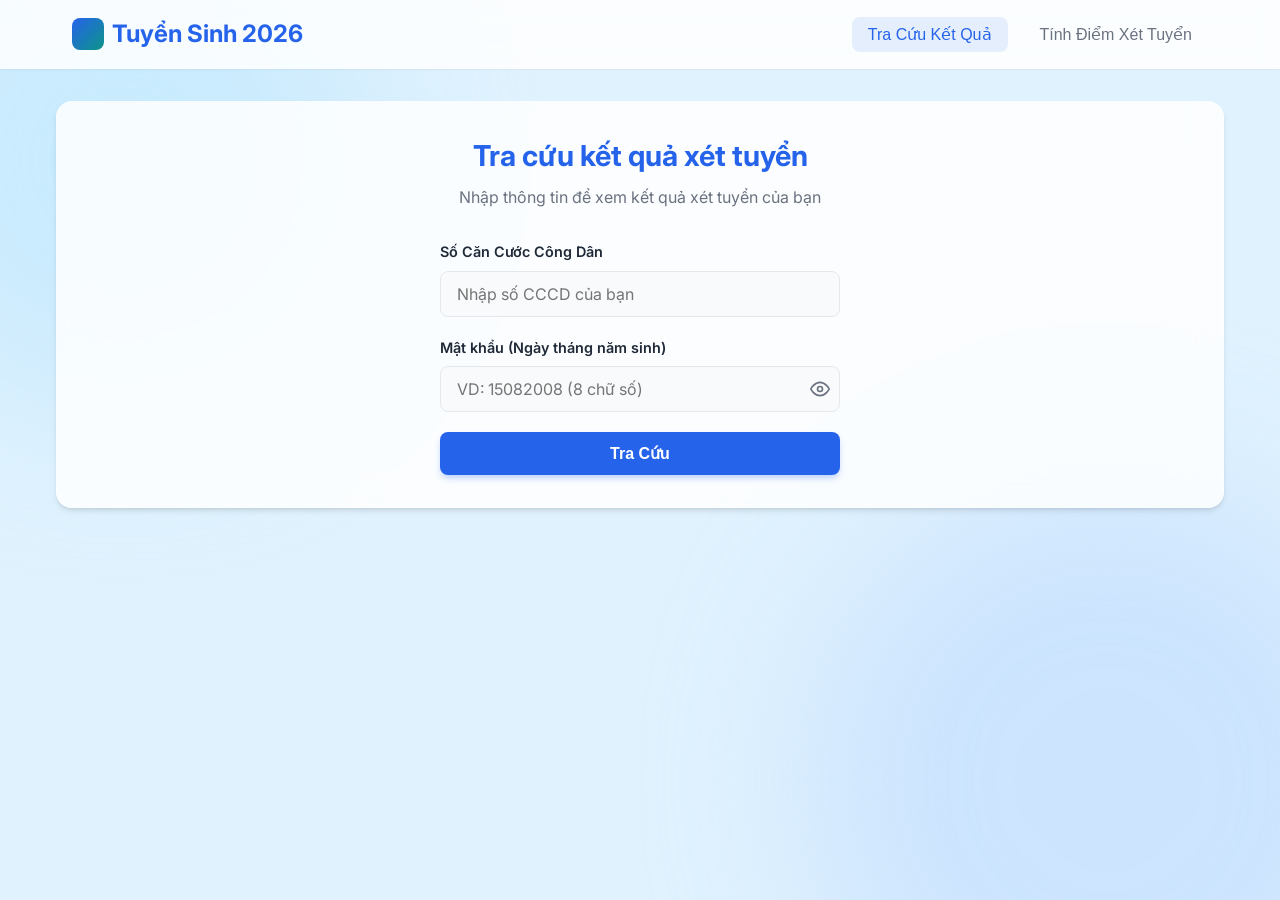
==== src/main/webappv2/index.html @ a4c783bb "add thi sinh" ====
<!DOCTYPE html>
<html lang="vi">
<head>
    <meta charset="UTF-8">
    <meta name="viewport" content="width=device-width, initial-scale=1.0">
    <title>Cổng Thông Tin Tuyển Sinh - Tra Cứu & Tính Điểm</title>
    <meta name="description" content="Tra cứu kết quả xét tuyển và tham khảo cách tính điểm xét tuyển đại học.">
    <link href="https://fonts.googleapis.com/css2?family=Inter:wght@300;400;500;600;700&display=swap" rel="stylesheet">
    <link rel="stylesheet" href="styles.css">
</head>
<body>
    <div class="background-blobs">
        <div class="blob blob-1"></div>
        <div class="blob blob-2"></div>
    </div>

    <nav class="navbar">
        <div class="nav-container">
            <div class="logo">
                <div class="logo-icon"></div>
                <span>Tuyển Sinh 2026</span>
            </div>
            <div class="nav-links">
                <button class="nav-btn active" data-target="tab-tracuu">Tra Cứu Kết Quả</button>
                <button class="nav-btn" data-target="tab-tinhdiem">Tính Điểm Xét Tuyển</button>
            </div>
        </div>
    </nav>

    <main class="main-content">
        <!-- TAB TRA CỨU -->
        <section id="tab-tracuu" class="tab-pane active">
            <div class="card glass-card">
                <div class="card-header">
                    <h2>Tra cứu kết quả xét tuyển</h2>
                    <p>Nhập thông tin để xem kết quả xét tuyển của bạn</p>
                </div>
                
                <!-- Login Form -->
                <form id="tracuu-form" class="tracuu-form">
                    <div class="form-group">
                        <label for="cccd">Số Căn Cước Công Dân</label>
                        <input type="text" id="cccd" placeholder="Nhập số CCCD của bạn" required>
                    </div>
                    <div class="form-group">
                        <label for="password">Mật khẩu (Ngày tháng năm sinh)</label>
                        <div style="position: relative;">
                            <input type="password" id="password" placeholder="VD: 15082008 (8 chữ số)" required pattern="[0-9]{8}" title="Vui lòng nhập 8 chữ số tương ứng ngày, tháng, năm sinh" style="width: 100%; padding-right: 40px;">
                            <button type="button" id="togglePassword" style="position: absolute; right: 10px; top: 50%; transform: translateY(-50%); background: none; border: none; cursor: pointer; color: #6b7280; padding: 0; display: flex;">
                                <svg id="eye-icon" xmlns="http://www.w3.org/2000/svg" width="20" height="20" viewBox="0 0 24 24" fill="none" stroke="currentColor" stroke-width="2" stroke-linecap="round" stroke-linejoin="round"><path d="M1 12s4-8 11-8 11 8 11 8-4 8-11 8-11-8-11-8z"></path><circle cx="12" cy="12" r="3"></circle></svg>
                            </button>
                        </div>
                    </div>
                    <button type="submit" class="btn btn-primary btn-block">Tra Cứu</button>
                </form>

                <!-- Loading State -->
                <div id="tracuu-loading" class="hidden text-center p-4">
                    <div class="spinner"></div>
                    <p>Đang tìm kiếm dữ liệu...</p>
                </div>

                <!-- Result Area -->
                <div id="tracuu-result" class="result-area hidden" style="margin-top: 2rem;">
                    <!-- Results will be injected here -->
                </div>
            </div>
        </section>

        <!-- TAB TÍNH ĐIỂM -->
        <section id="tab-tinhdiem" class="tab-pane">
            <div class="card glass-card calculator-card">
                <div class="card-header">
                    <h2>Công cụ tham khảo tính điểm xét tuyển</h2>
                    <p>Chọn phương thức để tính điểm</p>
                    
                    <div class="method-selector">
                        <label class="radio-card">
                            <input type="radio" name="calc-method" value="dgnl" checked>
                            <div class="radio-card-content">Phương thức ĐGNL</div>
                        </label>
                        <label class="radio-card">
                            <input type="radio" name="calc-method" value="vsat">
                            <div class="radio-card-content">Phương thức VSAT/THPT</div>
                        </label>
                    </div>
                </div>

                <!-- FORM ĐGNL -->
                <form id="form-dgnl" class="calc-form">
                    <div class="form-title text-red">Điểm thi Đánh giá năng lực cao nhất</div>
                    
                    <div class="form-grid">
                        <div class="form-group">
                            <label>Chọn ngành:</label>
                            <select id="dgnl-nganh" class="select-modern">
                                <option value="">-- Đang tải dữ liệu... --</option>
                            </select>
                        </div>
                        <div class="form-group">
                            <label>Điểm thi (thang 1200):</label>
                            <input type="number" id="dgnl-diemthi" placeholder="Nhập điểm thi" max="1200" min="0" step="1">
                        </div>
                        <div class="form-group">
                            <label>Điểm cộng (<=3.0):</label>
                            <input type="number" id="dgnl-diemcong" value="0" step="0.1" max="3" min="0">
                        </div>
                        <div class="form-group">
                            <label>Khu vực ưu tiên:</label>
                            <select id="dgnl-khuvuc" class="select-modern">
                                <option value="0">Không có</option>
                                <option value="0.25">Khu vực 1 (0.25)</option>
                                <option value="0.5">Khu vực 2 (0.5)</option>
                                <option value="0.75">Khu vực 2NT (0.75)</option>
                                <option value="1.0">Khu vực 3 (1.0)</option>
                            </select>
                        </div>
                        <div class="form-group">
                            <label>Đối tượng ưu tiên:</label>
                            <select id="dgnl-doituong" class="select-modern">
                                <option value="0">Không đối tượng</option>
                                <option value="1.0">Đối tượng 1-4 (1.0)</option>
                                <option value="0.5">Đối tượng 5-7 (0.5)</option>
                            </select>
                        </div>
                    </div>
                    <div class="form-actions">
                        <button type="submit" class="btn btn-primary">Tính điểm</button>
                    </div>
                </form>

                <!-- FORM VSAT -->
                <form id="form-vsat" class="calc-form hidden">
                    <div class="form-title text-red">Điểm thi VSAT (thang điểm 150) / THPT (thang điểm 10)</div>
                    <p class="form-hint">Môn thi không có điểm: nhập 0.</p>
                    
                    <div class="form-grid-3">
                        <div class="col-left">
                            <div class="form-group">
                                <label>Chọn ngành:</label>
                                <select id="vsat-nganh" class="select-modern">
                                    <option value="">-- Đang tải dữ liệu... --</option>
                                </select>
                            </div>
                            <div class="form-group">
                                <label>Điểm cộng (<=3.0):</label>
                                <input type="number" id="vsat-diemcong" value="0" step="0.1" max="3" min="0">
                            </div>
                            <div class="form-group">
                                <label>Khu vực ưu tiên:</label>
                                <select id="vsat-khuvuc" class="select-modern">
                                    <option value="0">Không có</option>
                                    <option value="0.25">Khu vực 1</option>
                                    <option value="0.5">Khu vực 2</option>
                                    <option value="0.75">Khu vực 2NT</option>
                                </select>
                            </div>
                            <div class="form-group">
                                <label>Đối tượng ưu tiên:</label>
                                <select id="vsat-doituong" class="select-modern">
                                    <option value="0">Không đối tượng</option>
                                    <option value="1.0">Đối tượng 1-4</option>
                                    <option value="0.5">Đối tượng 5-7</option>
                                </select>
                            </div>
                        </div>
                        <div class="col-middle">
                            <div class="form-group">
                                <label>Điểm môn Toán:</label>
                                <input type="number" id="vsat-toan" value="0" max="150" min="0" step="0.1">
                            </div>
                            <div class="form-group">
                                <label>Điểm môn Ngữ văn:</label>
                                <input type="number" id="vsat-van" value="0" max="150" min="0" step="0.1">
                            </div>
                            <div class="form-group">
                                <label>Điểm môn Vật lý:</label>
                                <input type="number" id="vsat-ly" value="0" max="150" min="0" step="0.1">
                            </div>
                            <div class="form-group">
                                <label>Điểm môn Hóa học:</label>
                                <input type="number" id="vsat-hoa" value="0" max="150" min="0" step="0.1">
                            </div>
                        </div>
                        <div class="col-right">
                            <div class="form-group">
                                <label>Điểm môn Sinh học:</label>
                                <input type="number" id="vsat-sinh" value="0" max="150" min="0" step="0.1">
                            </div>
                            <div class="form-group">
                                <label>Điểm môn Lịch sử:</label>
                                <input type="number" id="vsat-su" value="0" max="150" min="0" step="0.1">
                            </div>
                            <div class="form-group">
                                <label>Điểm môn Địa lý:</label>
                                <input type="number" id="vsat-dia" value="0" max="150" min="0" step="0.1">
                            </div>
                            <div class="form-group">
                                <label>Điểm môn Tiếng Anh:</label>
                                <input type="number" id="vsat-anh" value="0" max="150" min="0" step="0.1">
                            </div>
                        </div>
                    </div>
                    <div class="form-actions center">
                        <button type="submit" class="btn btn-primary">Tính điểm</button>
                    </div>
                </form>
            </div>

            <!-- RESULT AREA TÍNH ĐIỂM -->
            <div id="calc-result-area" class="card glass-card calc-result hidden">
                <!-- Result content injected via JS -->
            </div>
        </section>
    </main>

    <script src="app.js"></script>
</body>
</html>
---- src/main/webappv2/styles.css ----
:root {
    --primary: #2563eb;
    --primary-hover: #1d4ed8;
    --secondary: #0d9488;
    --bg-color: #f0fdf4;
    --text-main: #1f2937;
    --text-light: #6b7280;
    --white: #ffffff;
    --red-text: #dc2626;
    --border-color: #e5e7eb;
    --shadow-sm: 0 1px 2px 0 rgb(0 0 0 / 0.05);
    --shadow-md: 0 4px 6px -1px rgb(0 0 0 / 0.1), 0 2px 4px -2px rgb(0 0 0 / 0.1);
    --shadow-lg: 0 10px 15px -3px rgb(0 0 0 / 0.1), 0 4px 6px -4px rgb(0 0 0 / 0.1);
    --radius-md: 0.5rem;
    --radius-lg: 1rem;
    --glass-bg: rgba(255, 255, 255, 0.85);
    --glass-border: rgba(255, 255, 255, 0.2);
}

* {
    margin: 0;
    padding: 0;
    box-sizing: border-box;
}

body {
    font-family: 'Inter', sans-serif;
    background-color: #e0f2fe;
    color: var(--text-main);
    line-height: 1.5;
    min-height: 100vh;
    overflow-x: hidden;
    position: relative;
}

/* Background Blobs for Modern Aesthetic */
.background-blobs {
    position: fixed;
    top: 0;
    left: 0;
    width: 100%;
    height: 100%;
    z-index: -1;
    overflow: hidden;
}

.blob {
    position: absolute;
    filter: blur(80px);
    opacity: 0.6;
    border-radius: 50%;
    animation: float 10s infinite ease-in-out alternate;
}

.blob-1 {
    top: -10%;
    left: -10%;
    width: 500px;
    height: 500px;
    background: #bae6fd;
}

.blob-2 {
    bottom: -20%;
    right: -10%;
    width: 600px;
    height: 600px;
    background: #bfdbfe;
    animation-delay: -5s;
}

@keyframes float {
    0% { transform: translate(0, 0) scale(1); }
    100% { transform: translate(50px, 50px) scale(1.1); }
}

/* Navbar */
.navbar {
    background: var(--glass-bg);
    backdrop-filter: blur(12px);
    border-bottom: 1px solid var(--glass-border);
    position: sticky;
    top: 0;
    z-index: 100;
    box-shadow: var(--shadow-sm);
}

.nav-container {
    max-width: 1200px;
    margin: 0 auto;
    padding: 1rem 2rem;
    display: flex;
    justify-content: space-between;
    align-items: center;
}

.logo {
    display: flex;
    align-items: center;
    font-size: 1.5rem;
    font-weight: 700;
    color: var(--primary);
    gap: 0.5rem;
}

.logo-icon {
    width: 32px;
    height: 32px;
    background: linear-gradient(135deg, var(--primary), var(--secondary));
    border-radius: 8px;
}

.nav-links {
    display: flex;
    gap: 1rem;
}

.nav-btn {
    background: transparent;
    border: none;
    padding: 0.5rem 1rem;
    font-size: 1rem;
    font-weight: 500;
    color: var(--text-light);
    cursor: pointer;
    border-radius: var(--radius-md);
    transition: all 0.3s ease;
    position: relative;
}

.nav-btn:hover {
    color: var(--primary);
    background: rgba(37, 99, 235, 0.05);
}

.nav-btn.active {
    color: var(--primary);
    background: rgba(37, 99, 235, 0.1);
}

/* Main Content */
.main-content {
    max-width: 1200px;
    margin: 2rem auto;
    padding: 0 1rem;
}

.tab-pane {
    display: none;
    animation: fadeIn 0.4s ease-out forwards;
}

.tab-pane.active {
    display: block;
}

@keyframes fadeIn {
    from { opacity: 0; transform: translateY(10px); }
    to { opacity: 1; transform: translateY(0); }
}

/* Cards */
.card {
    background: var(--white);
    border-radius: var(--radius-lg);
    box-shadow: var(--shadow-md);
    padding: 2rem;
    margin-bottom: 2rem;
}

.glass-card {
    background: var(--glass-bg);
    backdrop-filter: blur(16px);
    border: 1px solid var(--glass-border);
}

.card-header {
    margin-bottom: 2rem;
    text-align: center;
}

.card-header h2 {
    font-size: 1.8rem;
    color: var(--primary);
    margin-bottom: 0.5rem;
}

.card-header p {
    color: var(--text-light);
}

/* Form Styles */
.tracuu-form {
    max-width: 400px;
    margin: 0 auto;
}

.form-group {
    margin-bottom: 1.25rem;
    display: flex;
    flex-direction: column;
}

.form-group label {
    font-size: 0.9rem;
    font-weight: 600;
    color: var(--text-main);
    margin-bottom: 0.5rem;
}

input[type="text"],
input[type="password"],
input[type="number"],
select.select-modern {
    padding: 0.75rem 1rem;
    border: 1px solid var(--border-color);
    border-radius: var(--radius-md);
    font-size: 1rem;
    font-family: inherit;
    transition: border-color 0.3s, box-shadow 0.3s;
    background: #f9fafb;
}

input:focus, select:focus {
    outline: none;
    border-color: var(--primary);
    box-shadow: 0 0 0 3px rgba(37, 99, 235, 0.1);
    background: var(--white);
}

/* Buttons */
.btn {
    display: inline-block;
    padding: 0.75rem 1.5rem;
    font-size: 1rem;
    font-weight: 600;
    text-align: center;
    border-radius: var(--radius-md);
    border: none;
    cursor: pointer;
    transition: all 0.3s ease;
}

.btn-primary {
    background-color: var(--primary);
    color: var(--white);
    box-shadow: 0 4px 6px -1px rgba(37, 99, 235, 0.3);
}

.btn-primary:hover {
    background-color: var(--primary-hover);
    transform: translateY(-1px);
    box-shadow: 0 6px 8px -1px rgba(37, 99, 235, 0.4);
}

.btn-block {
    width: 100%;
}

/* Calculator Specifics */
.method-selector {
    display: flex;
    justify-content: center;
    gap: 1rem;
    margin-top: 1.5rem;
}

.radio-card input {
    display: none;
}

.radio-card-content {
    padding: 0.75rem 1.5rem;
    border: 2px solid var(--border-color);
    border-radius: var(--radius-md);
    cursor: pointer;
    font-weight: 600;
    color: var(--text-light);
    transition: all 0.3s ease;
}

.radio-card input:checked + .radio-card-content {
    border-color: var(--primary);
    color: var(--primary);
    background-color: rgba(37, 99, 235, 0.05);
}

.calc-form {
    margin-top: 2rem;
    border-top: 1px solid var(--border-color);
    padding-top: 2rem;
}

.form-title {
    font-size: 1.25rem;
    font-weight: 600;
    color: var(--secondary);
    margin-bottom: 1.5rem;
}

.form-title.text-red {
    color: var(--red-text);
}

.form-hint {
    font-size: 0.9rem;
    color: var(--text-light);
    margin-bottom: 1.5rem;
    margin-top: -1rem;
}

.form-grid {
    display: grid;
    grid-template-columns: repeat(auto-fit, minmax(200px, 1fr));
    gap: 1.5rem;
}

.form-grid-3 {
    display: grid;
    grid-template-columns: 1fr 1fr 1fr;
    gap: 2rem;
}

.form-actions {
    margin-top: 2rem;
}

.form-actions.center {
    display: flex;
    justify-content: center;
}

.hidden {
    display: none !important;
}

/* Results Area */
.result-box {
    margin-top: 2rem;
    padding: 1.5rem;
    border-radius: var(--radius-md);
    background: #f8fafc;
    border: 1px solid var(--border-color);
    animation: fadeIn 0.4s ease-out;
}

.result-box.success {
    border-left: 4px solid var(--secondary);
}

.result-box.error {
    border-left: 4px solid var(--red-text);
}

.result-header {
    font-size: 1.25rem;
    font-weight: 600;
    margin-bottom: 1rem;
}

.result-table {
    width: 100%;
    border-collapse: collapse;
    margin-top: 1rem;
    font-size: 0.95rem;
}

.result-table th, .result-table td {
    padding: 0.75rem;
    text-align: left;
    border-bottom: 1px solid var(--border-color);
}

.result-table th {
    background-color: #f1f5f9;
    font-weight: 600;
    color: var(--text-main);
}

.result-table tr:hover {
    background-color: #f8fafc;
}

/* Spinner */
.spinner {
    border: 4px solid rgba(0,0,0,0.1);
    width: 36px;
    height: 36px;
    border-radius: 50%;
    border-left-color: var(--primary);
    animation: spin 1s linear infinite;
    margin: 0 auto 1rem;
}

@keyframes spin {
    0% { transform: rotate(0deg); }
    100% { transform: rotate(360deg); }
}

/* Responsive */
@media (max-width: 768px) {
    .form-grid-3 {
        grid-template-columns: 1fr;
        gap: 1rem;
    }
    
    .nav-container {
        flex-direction: column;
        gap: 1rem;
    }
}
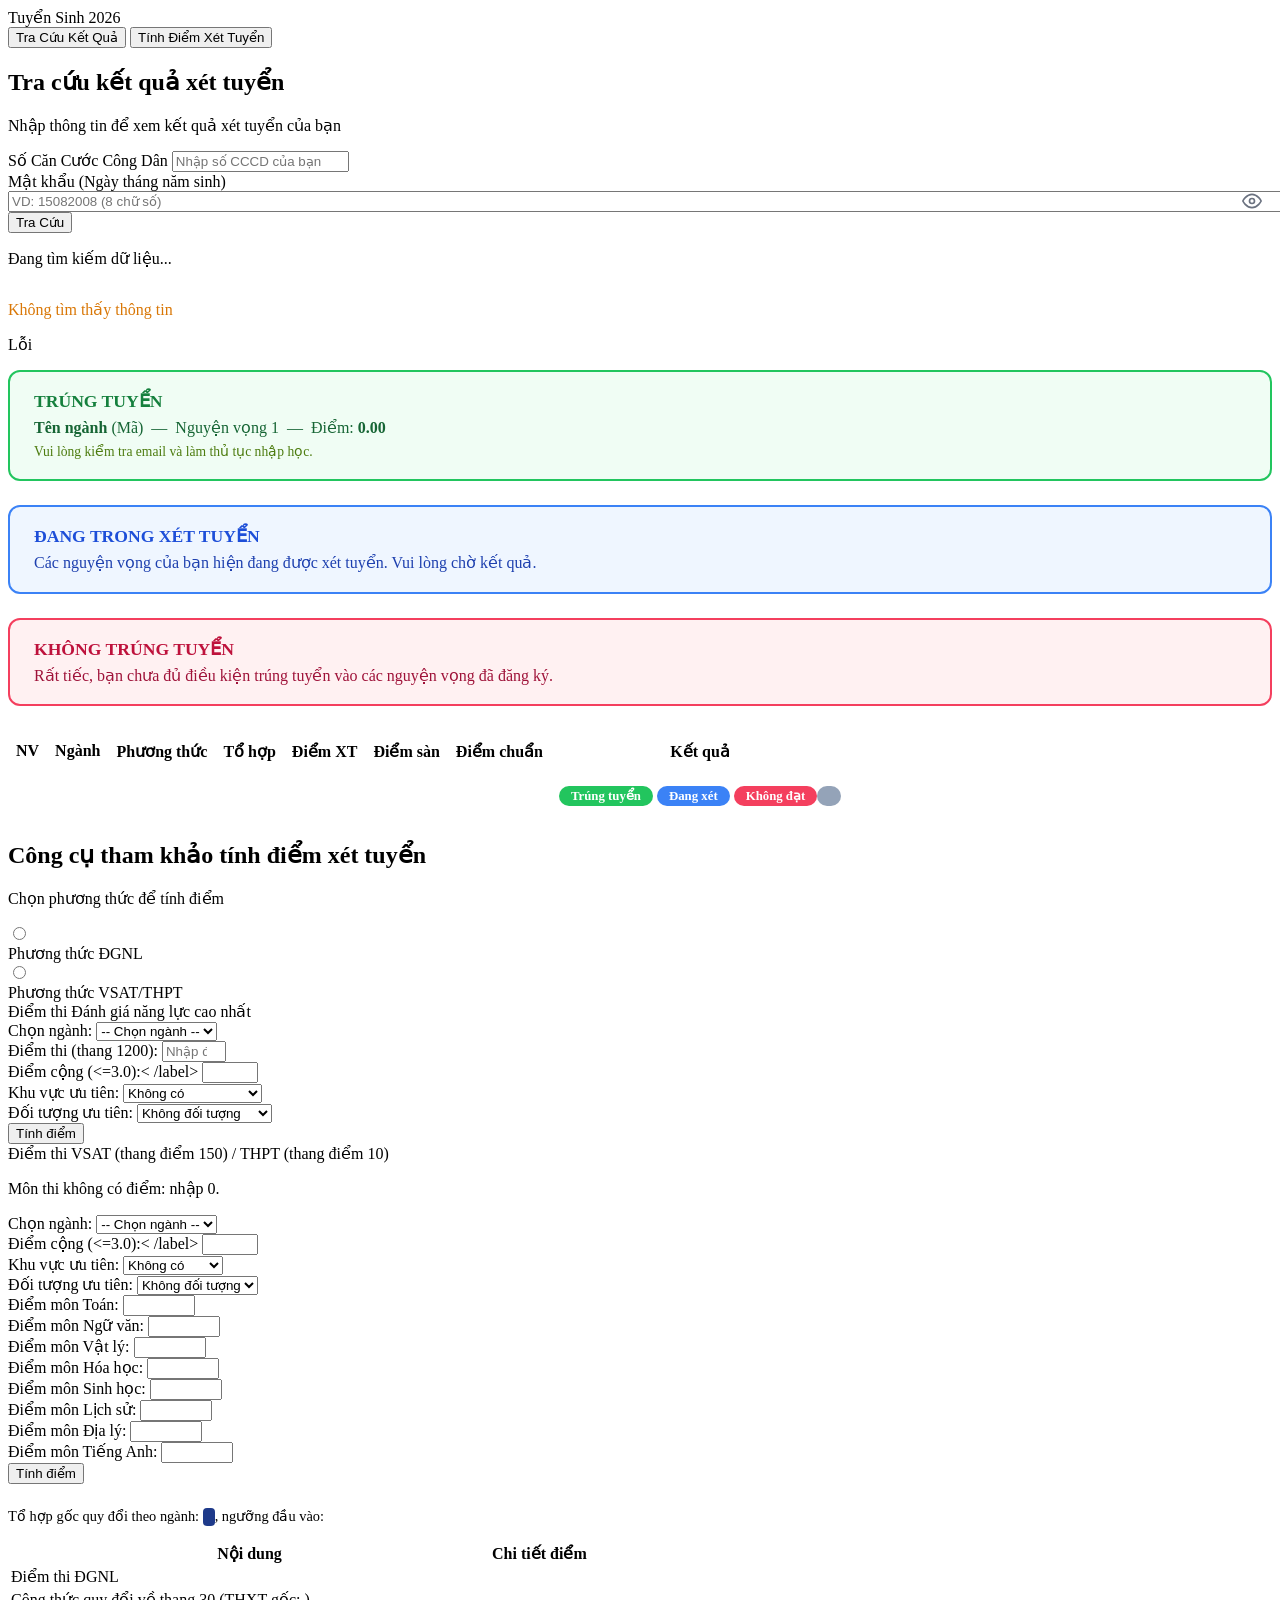
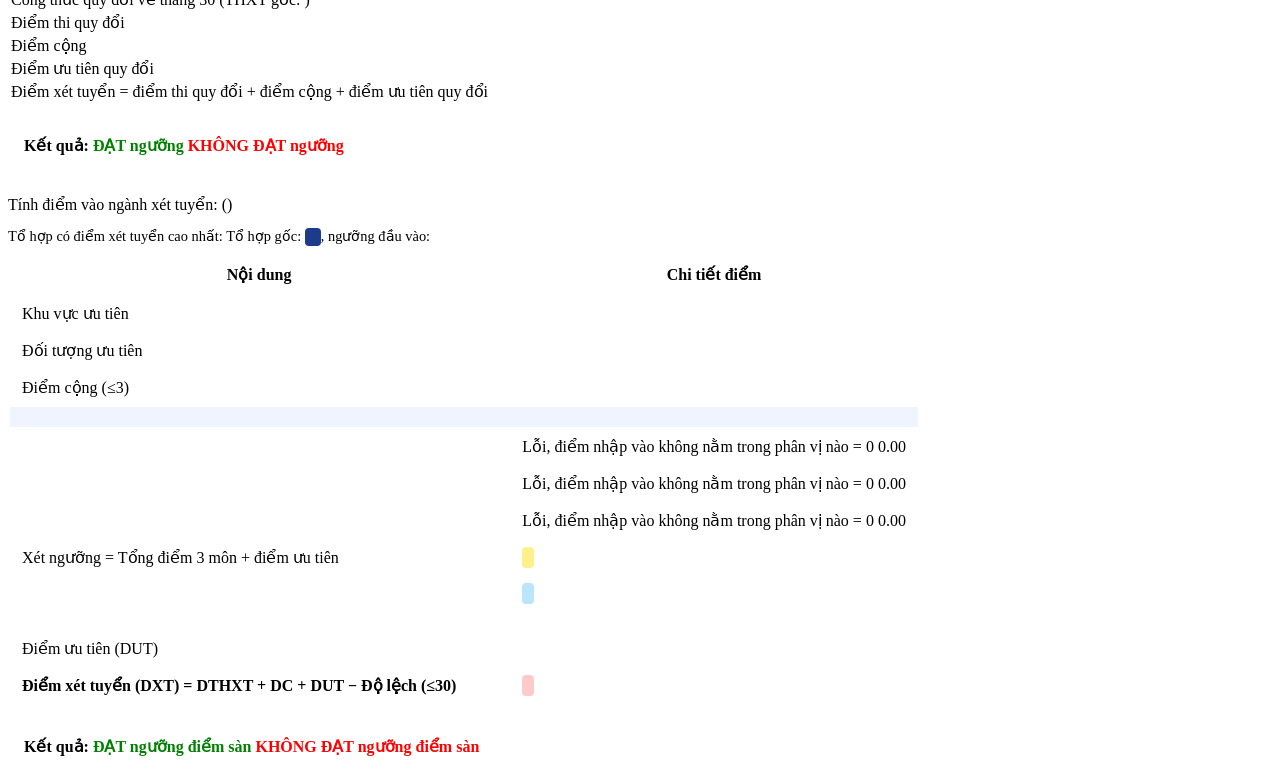
==== commit 1fea2d49: "chỉnh lại mvc sinh viên" ====
--- a/src/main/webappv2/index.html
+++ b/src/main/webappv2/index.html
@@ -1,13 +1,15 @@
 <!DOCTYPE html>
-<html lang="vi">
+<html lang="vi" xmlns:th="http://www.thymeleaf.org">
+
 <head>
     <meta charset="UTF-8">
     <meta name="viewport" content="width=device-width, initial-scale=1.0">
     <title>Cổng Thông Tin Tuyển Sinh - Tra Cứu & Tính Điểm</title>
     <meta name="description" content="Tra cứu kết quả xét tuyển và tham khảo cách tính điểm xét tuyển đại học.">
     <link href="https://fonts.googleapis.com/css2?family=Inter:wght@300;400;500;600;700&display=swap" rel="stylesheet">
-    <link rel="stylesheet" href="styles.css">
+    <link rel="stylesheet" th:href="@{/css/styles.css}">
 </head>
+
 <body>
     <div class="background-blobs">
         <div class="blob blob-1"></div>
@@ -21,33 +23,45 @@
                 <span>Tuyển Sinh 2026</span>
             </div>
             <div class="nav-links">
-                <button class="nav-btn active" data-target="tab-tracuu">Tra Cứu Kết Quả</button>
-                <button class="nav-btn" data-target="tab-tinhdiem">Tính Điểm Xét Tuyển</button>
+                <button th:class="${activeTab == 'tinhdiem' ? 'nav-btn' : 'nav-btn active'}"
+                    data-target="tab-tracuu">Tra Cứu Kết Quả</button>
+                <button th:class="${activeTab == 'tinhdiem' ? 'nav-btn active' : 'nav-btn'}"
+                    data-target="tab-tinhdiem">Tính Điểm Xét Tuyển</button>
             </div>
         </div>
     </nav>
 
     <main class="main-content">
         <!-- TAB TRA CỨU -->
-        <section id="tab-tracuu" class="tab-pane active">
+        <section id="tab-tracuu" th:class="${activeTab == 'tinhdiem' ? 'tab-pane' : 'tab-pane active'}">
             <div class="card glass-card">
                 <div class="card-header">
                     <h2>Tra cứu kết quả xét tuyển</h2>
                     <p>Nhập thông tin để xem kết quả xét tuyển của bạn</p>
                 </div>
-                
+
                 <!-- Login Form -->
-                <form id="tracuu-form" class="tracuu-form">
+                <form id="tracuu-form" class="tracuu-form" th:action="@{/tracuu}" method="post">
                     <div class="form-group">
                         <label for="cccd">Số Căn Cước Công Dân</label>
-                        <input type="text" id="cccd" placeholder="Nhập số CCCD của bạn" required>
+                        <input type="text" id="cccd" name="cccd" placeholder="Nhập số CCCD của bạn" required
+                            th:value="${inputCccd}">
                     </div>
                     <div class="form-group">
                         <label for="password">Mật khẩu (Ngày tháng năm sinh)</label>
                         <div style="position: relative;">
-                            <input type="password" id="password" placeholder="VD: 15082008 (8 chữ số)" required pattern="[0-9]{8}" title="Vui lòng nhập 8 chữ số tương ứng ngày, tháng, năm sinh" style="width: 100%; padding-right: 40px;">
-                            <button type="button" id="togglePassword" style="position: absolute; right: 10px; top: 50%; transform: translateY(-50%); background: none; border: none; cursor: pointer; color: #6b7280; padding: 0; display: flex;">
-                                <svg id="eye-icon" xmlns="http://www.w3.org/2000/svg" width="20" height="20" viewBox="0 0 24 24" fill="none" stroke="currentColor" stroke-width="2" stroke-linecap="round" stroke-linejoin="round"><path d="M1 12s4-8 11-8 11 8 11 8-4 8-11 8-11-8-11-8z"></path><circle cx="12" cy="12" r="3"></circle></svg>
+                            <input type="password" id="password" name="password" placeholder="VD: 15082008 (8 chữ số)"
+                                required pattern="[0-9]{8}"
+                                title="Vui lòng nhập 8 chữ số tương ứng ngày, tháng, năm sinh"
+                                style="width: 100%; padding-right: 40px;" th:value="${inputPassword}">
+                            <button type="button" id="togglePassword"
+                                style="position: absolute; right: 10px; top: 50%; transform: translateY(-50%); background: none; border: none; cursor: pointer; color: #6b7280; padding: 0; display: flex;">
+                                <svg id="eye-icon" xmlns="http://www.w3.org/2000/svg" width="20" height="20"
+                                    viewBox="0 0 24 24" fill="none" stroke="currentColor" stroke-width="2"
+                                    stroke-linecap="round" stroke-linejoin="round">
+                                    <path d="M1 12s4-8 11-8 11 8 11 8-4 8-11 8-11-8-11-8z"></path>
+                                    <circle cx="12" cy="12" r="3"></circle>
+                                </svg>
                             </button>
                         </div>
                     </div>
@@ -61,66 +75,195 @@
                 </div>
 
                 <!-- Result Area -->
-                <div id="tracuu-result" class="result-area hidden" style="margin-top: 2rem;">
-                    <!-- Results will be injected here -->
+                <div id="tracuu-result" class="result-area" style="margin-top: 2rem;" th:if="${result != null}">
+
+                    <!-- Lỗi không tìm thấy -->
+                    <div th:if="${!result.success}">
+                        <div class="result-box error" style="border-left-color: #f59e0b;">
+                            <div class="result-header" style="color: #d97706;">Không tìm thấy thông tin</div>
+                            <p th:text="${result.message}">Lỗi</p>
+                        </div>
+                    </div>
+
+                    <!-- Thành công -->
+                    <div th:if="${result.success}">
+
+                        <!-- Banner Trúng tuyển -->
+                        <div th:if="${result.admitted}"
+                            style="background: #f0fdf4; border: 2px solid #22c55e; border-radius: 12px; padding: 1.2rem 1.5rem; margin-bottom: 1.5rem;">
+                            <div style="font-size: 1.1rem; font-weight: 700; color: #15803d; margin-bottom: 6px;">TRÚNG
+                                TUYỂN</div>
+                            <div style="color: #166534;">
+                                <strong th:text="${result.admittedNV.tenNganh}">Tên ngành</strong>
+                                (<span th:text="${result.admittedNV.maNganh}">Mã</span>)
+                                &nbsp;—&nbsp; Nguyện vọng <span th:text="${result.admittedNV.thuTu}">1</span>
+                                &nbsp;—&nbsp; Điểm: <strong
+                                    th:text="${#numbers.formatDecimal(result.admittedNV.diemXetTuyen, 1, 2)}">0.00</strong>
+                            </div>
+                            <div style="font-size: 0.85rem; color: #4d7c0f; margin-top: 6px;">Vui lòng kiểm tra email và
+                                làm thủ tục nhập học.</div>
+                        </div>
+
+                        <!-- Banner Đang xét -->
+                        <div th:if="${!result.admitted and result.pending}"
+                            style="background: #eff6ff; border: 2px solid #3b82f6; border-radius: 12px; padding: 1.2rem 1.5rem; margin-bottom: 1.5rem;">
+                            <div style="font-size: 1.1rem; font-weight: 700; color: #1d4ed8; margin-bottom: 6px;">ĐANG
+                                TRONG XÉT TUYỂN</div>
+                            <div style="color: #1e40af;">Các nguyện vọng của bạn hiện đang được xét tuyển. Vui lòng chờ
+                                kết quả.</div>
+                        </div>
+
+                        <!-- Banner Rớt -->
+                        <div th:if="${!result.admitted and !result.pending and not #lists.isEmpty(result.nguyenVongs)}"
+                            style="background: #fff1f2; border: 2px solid #f43f5e; border-radius: 12px; padding: 1.2rem 1.5rem; margin-bottom: 1.5rem;">
+                            <div style="font-size: 1.1rem; font-weight: 700; color: #be123c; margin-bottom: 6px;">KHÔNG
+                                TRÚNG TUYỂN</div>
+                            <div style="color: #9f1239;">Rất tiếc, bạn chưa đủ điều kiện trúng tuyển vào các nguyện vọng
+                                đã đăng ký.</div>
+                        </div>
+
+                        <!-- Bảng chi tiết -->
+                        <div th:if="${not #lists.isEmpty(result.nguyenVongs)}"
+                            style="overflow-x:auto; margin-bottom: 1.5rem;">
+                            <table class="result-table"
+                                style="min-width:700px; border-collapse: separate; border-spacing: 0;">
+                                <thead>
+                                    <tr>
+                                        <th style="text-align:center;padding:12px 8px;">NV</th>
+                                        <th style="padding:12px 8px;">Ngành</th>
+                                        <th style="padding:12px 8px;">Phương thức</th>
+                                        <th style="text-align:center;padding:12px 8px;">Tổ hợp</th>
+                                        <th style="text-align:center;padding:12px 8px;">Điểm XT</th>
+                                        <th style="text-align:center;padding:12px 8px;">Điểm sàn</th>
+                                        <th style="text-align:center;padding:12px 8px;">Điểm chuẩn</th>
+                                        <th style="text-align:center;padding:12px 8px;">Kết quả</th>
+                                    </tr>
+                                </thead>
+                                <tbody>
+                                    <tr th:each="nv : ${result.nguyenVongs}">
+                                        <td style="text-align:center;font-weight:700;padding:12px 8px;"
+                                            th:text="${nv.thuTu}"></td>
+                                        <td style="padding:12px 8px;">
+                                            <strong th:text="${nv.tenNganh}"></strong><br>
+                                            <span style="font-size:0.8rem;color:#64748b;margin-top:2px;display:block;"
+                                                th:text="${nv.maNganh}"></span>
+                                        </td>
+                                        <td style="padding:12px 8px;" th:text="${nv.phuongThuc}"></td>
+                                        <td style="text-align:center;padding:12px 8px;" th:text="${nv.toHop}"></td>
+                                        <td style="text-align:center;font-weight:700;color:#1e3a8a;padding:12px 8px;"
+                                            th:text="${nv.diemXetTuyen != null ? #numbers.formatDecimal(nv.diemXetTuyen, 1, 2) : '—'}">
+                                        </td>
+                                        <td style="text-align:center;padding:12px 8px;"
+                                            th:text="${nv.diemSan != null ? #numbers.formatDecimal(nv.diemSan, 1, 2) : '—'}">
+                                        </td>
+                                        <td style="text-align:center;padding:12px 8px;"
+                                            th:text="${nv.diemChuan != null ? #numbers.formatDecimal(nv.diemChuan, 1, 2) : '—'}">
+                                        </td>
+                                        <td style="text-align:center;padding:12px 8px;">
+                                            <span
+                                                th:if="${nv.ketQua != null and (nv.ketQua == 'yes' or nv.ketQua == 'Đậu' or nv.ketQua == 'Trúng tuyển')}"
+                                                style="background:#22c55e;color:#fff;padding:3px 12px;border-radius:999px;font-size:0.8rem;font-weight:600;">Trúng
+                                                tuyển</span>
+                                            <span th:if="${nv.ketQua == null or nv.ketQua == ''}"
+                                                style="background:#3b82f6;color:#fff;padding:3px 12px;border-radius:999px;font-size:0.8rem;font-weight:600;">Đang
+                                                xét</span>
+                                            <span
+                                                th:if="${nv.ketQua != null and (nv.ketQua == 'duoisan' or nv.ketQua == 'rớt' or nv.ketQua == 'không trúng')}"
+                                                style="background:#f43f5e;color:#fff;padding:3px 12px;border-radius:999px;font-size:0.8rem;font-weight:600;">Không
+                                                đạt</span>
+                                            <span
+                                                th:if="${nv.ketQua != null and nv.ketQua != 'yes' and nv.ketQua != 'Đậu' and nv.ketQua != 'Trúng tuyển' and nv.ketQua != 'duoisan' and nv.ketQua != 'rớt' and nv.ketQua != 'không trúng' and nv.ketQua != ''}"
+                                                th:text="${nv.ketQua}"
+                                                style="background:#94a3b8;color:#fff;padding:3px 12px;border-radius:999px;font-size:0.8rem;"></span>
+                                        </td>
+                                    </tr>
+                                </tbody>
+                            </table>
+                        </div>
+                    </div>
                 </div>
             </div>
         </section>
 
         <!-- TAB TÍNH ĐIỂM -->
-        <section id="tab-tinhdiem" class="tab-pane">
+        <section id="tab-tinhdiem" th:class="${activeTab == 'tinhdiem' ? 'tab-pane active' : 'tab-pane'}">
             <div class="card glass-card calculator-card">
                 <div class="card-header">
                     <h2>Công cụ tham khảo tính điểm xét tuyển</h2>
                     <p>Chọn phương thức để tính điểm</p>
-                    
+
                     <div class="method-selector">
                         <label class="radio-card">
-                            <input type="radio" name="calc-method" value="dgnl" checked>
+                            <input type="radio" name="calc-method" value="dgnl"
+                                th:checked="${activeCalcMethod != 'vsat'}">
                             <div class="radio-card-content">Phương thức ĐGNL</div>
                         </label>
                         <label class="radio-card">
-                            <input type="radio" name="calc-method" value="vsat">
+                            <input type="radio" name="calc-method" value="vsat"
+                                th:checked="${activeCalcMethod == 'vsat'}">
                             <div class="radio-card-content">Phương thức VSAT/THPT</div>
                         </label>
                     </div>
                 </div>
 
                 <!-- FORM ĐGNL -->
-                <form id="form-dgnl" class="calc-form">
+                <form id="form-dgnl" th:class="${activeCalcMethod == 'vsat' ? 'calc-form hidden' : 'calc-form'}"
+                    th:action="@{/dgnl}" method="post">
                     <div class="form-title text-red">Điểm thi Đánh giá năng lực cao nhất</div>
-                    
+
                     <div class="form-grid">
                         <div class="form-group">
                             <label>Chọn ngành:</label>
-                            <select id="dgnl-nganh" class="select-modern">
-                                <option value="">-- Đang tải dữ liệu... --</option>
+                            <select id="dgnl-nganh" name="maNganh" class="select-modern">
+                                <option value="">-- Chọn ngành --</option>
+                                <option th:each="n : ${nganhList}" th:value="${n.manganh}" th:text="${n.tennganh}"
+                                    th:selected="${dgnlInput != null and n.manganh == dgnlInput.maNganh}"></option>
                             </select>
                         </div>
                         <div class="form-group">
                             <label>Điểm thi (thang 1200):</label>
-                            <input type="number" id="dgnl-diemthi" placeholder="Nhập điểm thi" max="1200" min="0" step="1">
+                            <input type="number" id="dgnl-diemthi" name="diemThi"
+                                th:value="${dgnlInput != null ? dgnlInput.diemThi : ''}" placeholder="Nhập điểm thi"
+                                max="1200" min="0" step="1">
                         </div>
                         <div class="form-group">
-                            <label>Điểm cộng (<=3.0):</label>
-                            <input type="number" id="dgnl-diemcong" value="0" step="0.1" max="3" min="0">
+                            <label>Điểm cộng (<=3.0):< /label>
+                                    <input type="number" id="dgnl-diemcong" name="diemCong"
+                                        th:value="${dgnlInput != null and dgnlInput.diemCong != null ? dgnlInput.diemCong : 0}"
+                                        step="0.1" max="3" min="0">
                         </div>
                         <div class="form-group">
                             <label>Khu vực ưu tiên:</label>
-                            <select id="dgnl-khuvuc" class="select-modern">
-                                <option value="0">Không có</option>
-                                <option value="0.25">Khu vực 1 (0.25)</option>
-                                <option value="0.5">Khu vực 2 (0.5)</option>
-                                <option value="0.75">Khu vực 2NT (0.75)</option>
-                                <option value="1.0">Khu vực 3 (1.0)</option>
+                            <select id="dgnl-khuvuc" name="khuVuc" class="select-modern">
+                                <option value="0"
+                                    th:selected="${dgnlInput == null or dgnlInput.khuVuc == null or dgnlInput.khuVuc == 0}">
+                                    Không có</option>
+                                <option value="0.25"
+                                    th:selected="${dgnlInput != null and dgnlInput.khuVuc != null and dgnlInput.khuVuc == 0.25}">
+                                    Khu vực 1 (0.25)</option>
+                                <option value="0.5"
+                                    th:selected="${dgnlInput != null and dgnlInput.khuVuc != null and dgnlInput.khuVuc == 0.5}">
+                                    Khu vực 2 (0.5)</option>
+                                <option value="0.75"
+                                    th:selected="${dgnlInput != null and dgnlInput.khuVuc != null and dgnlInput.khuVuc == 0.75}">
+                                    Khu vực 2NT (0.75)</option>
+                                <option value="1.0"
+                                    th:selected="${dgnlInput != null and dgnlInput.khuVuc != null and dgnlInput.khuVuc == 1.0}">
+                                    Khu vực 3 (1.0)</option>
                             </select>
                         </div>
                         <div class="form-group">
                             <label>Đối tượng ưu tiên:</label>
-                            <select id="dgnl-doituong" class="select-modern">
-                                <option value="0">Không đối tượng</option>
-                                <option value="1.0">Đối tượng 1-4 (1.0)</option>
-                                <option value="0.5">Đối tượng 5-7 (0.5)</option>
+                            <select id="dgnl-doituong" name="doiTuong" class="select-modern">
+                                <option value="0"
+                                    th:selected="${dgnlInput == null or dgnlInput.doiTuong == null or dgnlInput.doiTuong == 0}">
+                                    Không đối tượng</option>
+                                <option value="1.0"
+                                    th:selected="${dgnlInput != null and dgnlInput.doiTuong != null and dgnlInput.doiTuong == 1.0}">
+                                    Đối tượng 1-4 (1.0)</option>
+                                <option value="0.5"
+                                    th:selected="${dgnlInput != null and dgnlInput.doiTuong != null and dgnlInput.doiTuong == 0.5}">
+                                    Đối tượng 5-7 (0.5)</option>
                             </select>
                         </div>
                     </div>
@@ -130,74 +273,109 @@
                 </form>
 
                 <!-- FORM VSAT -->
-                <form id="form-vsat" class="calc-form hidden">
+                <form id="form-vsat" th:class="${activeCalcMethod == 'vsat' ? 'calc-form' : 'calc-form hidden'}"
+                    th:action="@{/vsat}" method="post">
                     <div class="form-title text-red">Điểm thi VSAT (thang điểm 150) / THPT (thang điểm 10)</div>
                     <p class="form-hint">Môn thi không có điểm: nhập 0.</p>
-                    
+
                     <div class="form-grid-3">
                         <div class="col-left">
                             <div class="form-group">
                                 <label>Chọn ngành:</label>
-                                <select id="vsat-nganh" class="select-modern">
-                                    <option value="">-- Đang tải dữ liệu... --</option>
+                                <select id="vsat-nganh" name="maNganh" class="select-modern">
+                                    <option value="">-- Chọn ngành --</option>
+                                    <option th:each="n : ${nganhList}" th:value="${n.manganh}" th:text="${n.tennganh}"
+                                        th:selected="${vsatInput != null and n.manganh == vsatInput.maNganh}"></option>
                                 </select>
                             </div>
                             <div class="form-group">
-                                <label>Điểm cộng (<=3.0):</label>
-                                <input type="number" id="vsat-diemcong" value="0" step="0.1" max="3" min="0">
+                                <label>Điểm cộng (<=3.0):< /label>
+                                        <input type="number" id="vsat-diemcong" name="diemCong"
+                                            th:value="${vsatInput != null and vsatInput.diemCong != null ? vsatInput.diemCong : 0}"
+                                            step="0.1" max="3" min="0">
                             </div>
                             <div class="form-group">
                                 <label>Khu vực ưu tiên:</label>
-                                <select id="vsat-khuvuc" class="select-modern">
-                                    <option value="0">Không có</option>
-                                    <option value="0.25">Khu vực 1</option>
-                                    <option value="0.5">Khu vực 2</option>
-                                    <option value="0.75">Khu vực 2NT</option>
+                                <select id="vsat-khuvuc" name="khuVuc" class="select-modern">
+                                    <option value="0"
+                                        th:selected="${vsatInput == null or vsatInput.khuVuc == null or vsatInput.khuVuc == 0}">
+                                        Không có</option>
+                                    <option value="0.25"
+                                        th:selected="${vsatInput != null and vsatInput.khuVuc != null and vsatInput.khuVuc == 0.25}">
+                                        Khu vực 1</option>
+                                    <option value="0.5"
+                                        th:selected="${vsatInput != null and vsatInput.khuVuc != null and vsatInput.khuVuc == 0.5}">
+                                        Khu vực 2</option>
+                                    <option value="0.75"
+                                        th:selected="${vsatInput != null and vsatInput.khuVuc != null and vsatInput.khuVuc == 0.75}">
+                                        Khu vực 2NT</option>
                                 </select>
                             </div>
                             <div class="form-group">
                                 <label>Đối tượng ưu tiên:</label>
-                                <select id="vsat-doituong" class="select-modern">
-                                    <option value="0">Không đối tượng</option>
-                                    <option value="1.0">Đối tượng 1-4</option>
-                                    <option value="0.5">Đối tượng 5-7</option>
+                                <select id="vsat-doituong" name="doiTuong" class="select-modern">
+                                    <option value="0"
+                                        th:selected="${vsatInput == null or vsatInput.doiTuong == null or vsatInput.doiTuong == 0}">
+                                        Không đối tượng</option>
+                                    <option value="1.0"
+                                        th:selected="${vsatInput != null and vsatInput.doiTuong != null and vsatInput.doiTuong == 1.0}">
+                                        Đối tượng 1-4</option>
+                                    <option value="0.5"
+                                        th:selected="${vsatInput != null and vsatInput.doiTuong != null and vsatInput.doiTuong == 0.5}">
+                                        Đối tượng 5-7</option>
                                 </select>
                             </div>
                         </div>
                         <div class="col-middle">
                             <div class="form-group">
                                 <label>Điểm môn Toán:</label>
-                                <input type="number" id="vsat-toan" value="0" max="150" min="0" step="0.1">
+                                <input type="number" id="vsat-toan" name="toan"
+                                    th:value="${vsatInput != null and vsatInput.toan != null ? vsatInput.toan : 0}"
+                                    max="150" min="0" step="0.1">
                             </div>
                             <div class="form-group">
                                 <label>Điểm môn Ngữ văn:</label>
-                                <input type="number" id="vsat-van" value="0" max="150" min="0" step="0.1">
+                                <input type="number" id="vsat-van" name="van"
+                                    th:value="${vsatInput != null and vsatInput.van != null ? vsatInput.van : 0}"
+                                    max="150" min="0" step="0.1">
                             </div>
                             <div class="form-group">
                                 <label>Điểm môn Vật lý:</label>
-                                <input type="number" id="vsat-ly" value="0" max="150" min="0" step="0.1">
+                                <input type="number" id="vsat-ly" name="ly"
+                                    th:value="${vsatInput != null and vsatInput.ly != null ? vsatInput.ly : 0}"
+                                    max="150" min="0" step="0.1">
                             </div>
                             <div class="form-group">
                                 <label>Điểm môn Hóa học:</label>
-                                <input type="number" id="vsat-hoa" value="0" max="150" min="0" step="0.1">
+                                <input type="number" id="vsat-hoa" name="hoa"
+                                    th:value="${vsatInput != null and vsatInput.hoa != null ? vsatInput.hoa : 0}"
+                                    max="150" min="0" step="0.1">
                             </div>
                         </div>
                         <div class="col-right">
                             <div class="form-group">
                                 <label>Điểm môn Sinh học:</label>
-                                <input type="number" id="vsat-sinh" value="0" max="150" min="0" step="0.1">
+                                <input type="number" id="vsat-sinh" name="sinh"
+                                    th:value="${vsatInput != null and vsatInput.sinh != null ? vsatInput.sinh : 0}"
+                                    max="150" min="0" step="0.1">
                             </div>
                             <div class="form-group">
                                 <label>Điểm môn Lịch sử:</label>
-                                <input type="number" id="vsat-su" value="0" max="150" min="0" step="0.1">
+                                <input type="number" id="vsat-su" name="su"
+                                    th:value="${vsatInput != null and vsatInput.su != null ? vsatInput.su : 0}"
+                                    max="150" min="0" step="0.1">
                             </div>
                             <div class="form-group">
                                 <label>Điểm môn Địa lý:</label>
-                                <input type="number" id="vsat-dia" value="0" max="150" min="0" step="0.1">
+                                <input type="number" id="vsat-dia" name="dia"
+                                    th:value="${vsatInput != null and vsatInput.dia != null ? vsatInput.dia : 0}"
+                                    max="150" min="0" step="0.1">
                             </div>
                             <div class="form-group">
                                 <label>Điểm môn Tiếng Anh:</label>
-                                <input type="number" id="vsat-anh" value="0" max="150" min="0" step="0.1">
+                                <input type="number" id="vsat-anh" name="anh"
+                                    th:value="${vsatInput != null and vsatInput.anh != null ? vsatInput.anh : 0}"
+                                    max="150" min="0" step="0.1">
                             </div>
                         </div>
                     </div>
@@ -207,13 +385,198 @@
                 </form>
             </div>
 
-            <!-- RESULT AREA TÍNH ĐIỂM -->
-            <div id="calc-result-area" class="card glass-card calc-result hidden">
-                <!-- Result content injected via JS -->
+            <!-- KẾT QUẢ ĐGNL (Thymeleaf SSR) -->
+            <div th:if="${dgnlResult != null and dgnlResult.success}" id="result-dgnl"
+                class="card glass-card calc-result" th:classappend="${activeCalcMethod == 'vsat' ? 'hidden' : ''}"
+                style="margin-top:1.5rem;">
+                <div class="result-header text-red"
+                    th:text="'Tính quy đổi điểm xét tuyển ĐGNL: ' + ${dgnlResult.tenNganh}"></div>
+                <p style="font-size:0.9rem;margin-bottom:1rem;">
+                    Tổ hợp gốc quy đổi theo ngành: <span
+                        style="background:#1e3a8a;color:white;padding:2px 6px;border-radius:4px;font-size:0.8rem;"
+                        th:text="${dgnlResult.toHop}"></span>,
+                    ngưỡng đầu vào: <span th:text="${dgnlResult.diemNguong}"></span>
+                </p>
+                <div style="overflow-x:auto;">
+                    <table class="result-table">
+                        <thead>
+                            <tr>
+                                <th>Nội dung</th>
+                                <th>Chi tiết điểm</th>
+                            </tr>
+                        </thead>
+                        <tbody>
+                            <tr>
+                                <td>Điểm thi ĐGNL</td>
+                                <td
+                                    th:text="${#numbers.formatDecimal(dgnlResult.diemThi != null ? dgnlResult.diemThi : 0.0, 1, 2)}">
+                                </td>
+                            </tr>
+                            <tr>
+                                <td>Công thức quy đổi về thang 30 (THXT gốc: <span
+                                        th:text="${dgnlResult.toHop}"></span>)</td>
+                                <td>
+                                    <span th:if="${dgnlResult.diema != null}"
+                                        th:text="|${#numbers.formatDecimal(dgnlResult.diemc ?: 0.0, 1, 2)} + ( ${#numbers.formatDecimal(dgnlResult.diemThi ?: 0.0, 1, 2)} - ${#numbers.formatDecimal(dgnlResult.diema ?: 0.0, 1, 2)} ) / ( ${#numbers.formatDecimal(dgnlResult.diemb ?: 0.0, 1, 2)} - ${#numbers.formatDecimal(dgnlResult.diema ?: 0.0, 1, 2)} ) * ( ${#numbers.formatDecimal(dgnlResult.diemd ?: dgnlResult.diemc ?: 0.0, 1, 2)} - ${#numbers.formatDecimal(dgnlResult.diemc ?: 0.0, 1, 2)} )|"></span>
+                                    <span th:if="${dgnlResult.diema == null}"
+                                        th:text="${#numbers.formatDecimal(dgnlResult.diemQuyDoi ?: 0.0, 1, 2)}"></span>
+                                </td>
+                            </tr>
+                            <tr>
+                                <td>Điểm thi quy đổi</td>
+                                <td
+                                    th:text="${#numbers.formatDecimal(dgnlResult.diemQuyDoi != null ? dgnlResult.diemQuyDoi : 0.0, 1, 2)}">
+                                </td>
+                            </tr>
+                            <tr>
+                                <td>Điểm cộng</td>
+                                <td th:text="${#numbers.formatDecimal(dgnlResult.diemCong, 1, 2)}"></td>
+                            </tr>
+                            <tr>
+                                <td>Điểm ưu tiên quy đổi</td>
+                                <td th:text="${#numbers.formatDecimal(dgnlResult.diemUuTien, 1, 2)}"></td>
+                            </tr>
+                            <tr>
+                                <td>Điểm xét tuyển = điểm thi quy đổi + điểm cộng + điểm ưu tiên quy đổi</td>
+                                <td th:text="${#numbers.formatDecimal(dgnlResult.diemXetTuyen, 1, 2)}"></td>
+                            </tr>
+                        </tbody>
+                    </table>
+                </div>
+                <div style="margin-top:1rem;padding:1rem;border-radius:0.5rem;"
+                    th:styleappend="${dgnlResult.isDat ? 'background:#f0fdf4;border:1px solid #bbf7d0;' : 'background:#fff1f2;border:1px solid #fecdd3;'}">
+                    <strong>Kết quả:</strong>
+                    <span th:if="${dgnlResult.isDat}" style="color:green;font-weight:700;">ĐẠT ngưỡng</span>
+                    <span th:if="${!dgnlResult.isDat}" style="color:red;font-weight:700;">KHÔNG ĐẠT ngưỡng</span>
+                </div>
+            </div>
+
+            <!-- KẾT QUẢ VSAT (Thymeleaf SSR) -->
+            <div th:if="${vsatResult != null and vsatResult.success}" id="result-vsat"
+                class="card glass-card calc-result" th:classappend="${activeCalcMethod != 'vsat' ? 'hidden' : ''}"
+                style="margin-top:1.5rem;">
+                <div class="result-header text-red">Tính điểm vào ngành xét tuyển: <strong
+                        th:text="${vsatResult.tenNganh}"></strong> (<span th:text="${vsatResult.maNganh}"></span>)</div>
+                <p style="font-size:0.9rem;margin-bottom:0.5rem;">
+                    Tổ hợp có điểm xét tuyển cao nhất: <span class="text-red"><strong
+                            th:text="${vsatResult.toHop + ', ' + #numbers.formatDecimal(vsatResult.diemXetTuyen, 1, 2) + ' điểm.'}"></strong></span>
+                    Tổ hợp gốc: <span
+                        style="background:#1e3a8a;color:white;padding:2px 8px;border-radius:4px;font-size:0.8rem;font-weight:600;"
+                        th:text="${vsatResult.tohopGoc}"></span>,
+                    ngưỡng đầu vào: <strong
+                        th:text="${vsatResult.diemNguong != null ? vsatResult.diemNguong : '—'}"></strong>
+                </p>
+                <div style="overflow-x:auto;">
+                    <table class="result-table" style="min-width:680px;">
+                        <thead>
+                            <tr>
+                                <th style="width:55%;padding:10px 12px;">Nội dung</th>
+                                <th style="padding:10px 12px;">Chi tiết điểm</th>
+                            </tr>
+                        </thead>
+                        <tbody>
+                            <tr>
+                                <td style="padding:8px 12px;" th:text="${'Khu vực ưu tiên: ' + vsatResult.khuVucName}">Khu vực ưu tiên</td>
+                                <td style="padding:8px 12px;" th:text="${#numbers.formatDecimal(vsatResult.khuVucValue ?: 0.0, 1, 2)}"></td>
+                            </tr>
+                            <tr>
+                                <td style="padding:8px 12px;" th:text="${'Đối tượng ưu tiên: ' + vsatResult.doiTuongName}">Đối tượng ưu tiên</td>
+                                <td style="padding:8px 12px;" th:text="${#numbers.formatDecimal(vsatResult.doiTuongValue ?: 0.0, 1, 2)}"></td>
+                            </tr>
+                            <tr>
+                                <td style="padding:8px 12px;">Điểm cộng (≤3)</td>
+                                <td style="padding:8px 12px;"
+                                    th:text="${#numbers.formatDecimal(vsatResult.diemCong, 1, 2)}"></td>
+                            </tr>
+                            <th:block th:each="th, iter : ${vsatResult.toHopDetails}">
+                                <tr style="background:#f0f4ff;">
+                                    <td colspan="2" style="padding:10px 12px;font-weight:700;font-size:0.95rem;"
+                                        th:text="${(iter.index+1) + ') Tổ hợp: ' + th['maTohop'] + ' &mdash; ' + (th['mon1Name'] != null ? th['mon1Name'] : th['mon1']) + ', ' + (th['mon2Name'] != null ? th['mon2Name'] : th['mon2']) + ', ' + (th['mon3Name'] != null ? th['mon3Name'] : th['mon3'])}">
+                                    </td>
+                                </tr>
+                                <tr>
+                                    <td style="padding:8px 12px;"
+                                        th:text="${'Điểm môn ' + th['mon1'] + ':' + th['m1Val']}"></td>
+                                    <td style="padding:8px 12px;">
+                                        <span th:if="${th['m1Error']}" class="text-red">Lỗi, điểm nhập vào không nằm trong phân vị nào = 0</span>
+                                        <span th:if="${!th['m1Error'] and th['m1Val'] <= 0}">0.00</span>
+                                        <span th:if="${!th['m1Error'] and th['m1Val'] > 0 and th['m1Diema'] != null}"
+                                            th:text="${#numbers.formatDecimal(th['m1Diemc'] ?: 0.0, 1, 2) + ' + ( ' + #numbers.formatDecimal(th['m1Val'] ?: 0.0, 1, 2) + ' - ' + #numbers.formatDecimal(th['m1Diema'] ?: 0.0, 1, 2) + ' ) / ( ' + #numbers.formatDecimal(th['m1Diemb'] ?: 0.0, 1, 2) + ' - ' + #numbers.formatDecimal(th['m1Diema'] ?: 0.0, 1, 2) + ' ) * ( ' + #numbers.formatDecimal(th['m1Diemd'] ?: 0.0, 1, 2) + ' - ' + #numbers.formatDecimal(th['m1Diemc'] ?: 0.0, 1, 2) + ' ) = ' + #numbers.formatDecimal(th['m1Conv'] ?: 0.0, 1, 2)}"></span>
+                                        <span th:if="${!th['m1Error'] and th['m1Val'] > 0 and th['m1Diema'] == null}"
+                                            th:text="${#numbers.formatDecimal(th['m1Conv'] ?: 0.0, 1, 2)}"></span>
+                                    </td>
+                                </tr>
+                                <tr>
+                                    <td style="padding:8px 12px;"
+                                        th:text="${'Điểm môn ' + th['mon2'] + ':' + th['m2Val']}"></td>
+                                    <td style="padding:8px 12px;">
+                                        <span th:if="${th['m2Error']}" class="text-red">Lỗi, điểm nhập vào không nằm trong phân vị nào = 0</span>
+                                        <span th:if="${!th['m2Error'] and th['m2Val'] <= 0}">0.00</span>
+                                        <span th:if="${!th['m2Error'] and th['m2Val'] > 0 and th['m2Diema'] != null}"
+                                            th:text="${#numbers.formatDecimal(th['m2Diemc'] ?: 0.0, 1, 2) + ' + ( ' + #numbers.formatDecimal(th['m2Val'] ?: 0.0, 1, 2) + ' - ' + #numbers.formatDecimal(th['m2Diema'] ?: 0.0, 1, 2) + ' ) / ( ' + #numbers.formatDecimal(th['m2Diemb'] ?: 0.0, 1, 2) + ' - ' + #numbers.formatDecimal(th['m2Diema'] ?: 0.0, 1, 2) + ' ) * ( ' + #numbers.formatDecimal(th['m2Diemd'] ?: 0.0, 1, 2) + ' - ' + #numbers.formatDecimal(th['m2Diemc'] ?: 0.0, 1, 2) + ' ) = ' + #numbers.formatDecimal(th['m2Conv'] ?: 0.0, 1, 2)}"></span>
+                                        <span th:if="${!th['m2Error'] and th['m2Val'] > 0 and th['m2Diema'] == null}"
+                                            th:text="${#numbers.formatDecimal(th['m2Conv'] ?: 0.0, 1, 2)}"></span>
+                                    </td>
+                                </tr>
+                                <tr>
+                                    <td style="padding:8px 12px;"
+                                        th:text="${'Điểm môn ' + th['mon3'] + ':' + th['m3Val']}"></td>
+                                    <td style="padding:8px 12px;">
+                                        <span th:if="${th['m3Error']}" class="text-red">Lỗi, điểm nhập vào không nằm trong phân vị nào = 0</span>
+                                        <span th:if="${!th['m3Error'] and th['m3Val'] <= 0}">0.00</span>
+                                        <span th:if="${!th['m3Error'] and th['m3Val'] > 0 and th['m3Diema'] != null}"
+                                            th:text="${#numbers.formatDecimal(th['m3Diemc'] ?: 0.0, 1, 2) + ' + ( ' + #numbers.formatDecimal(th['m3Val'] ?: 0.0, 1, 2) + ' - ' + #numbers.formatDecimal(th['m3Diema'] ?: 0.0, 1, 2) + ' ) / ( ' + #numbers.formatDecimal(th['m3Diemb'] ?: 0.0, 1, 2) + ' - ' + #numbers.formatDecimal(th['m3Diema'] ?: 0.0, 1, 2) + ' ) * ( ' + #numbers.formatDecimal(th['m3Diemd'] ?: 0.0, 1, 2) + ' - ' + #numbers.formatDecimal(th['m3Diemc'] ?: 0.0, 1, 2) + ' ) = ' + #numbers.formatDecimal(th['m3Conv'] ?: 0.0, 1, 2)}"></span>
+                                        <span th:if="${!th['m3Error'] and th['m3Val'] > 0 and th['m3Diema'] == null}"
+                                            th:text="${#numbers.formatDecimal(th['m3Conv'] ?: 0.0, 1, 2)}"></span>
+                                    </td>
+                                </tr>
+                                <tr>
+                                    <td style="padding:8px 12px;">Xét ngưỡng = Tổng điểm 3 môn + điểm ưu tiên</td>
+                                    <td style="padding:8px 12px;">
+                                        <span th:text="${'(' + #numbers.formatDecimal(th['m1Conv'] ?: 0.0, 1, 2) + ' + ' + #numbers.formatDecimal(th['m2Conv'] ?: 0.0, 1, 2) + ' + ' + #numbers.formatDecimal(th['m3Conv'] ?: 0.0, 1, 2) + ' + ' + #numbers.formatDecimal(vsatResult.khuVucValue ?: 0.0, 1, 1) + ' + ' + #numbers.formatDecimal(vsatResult.doiTuongValue ?: 0.0, 1, 1) + ') = '}"></span>
+                                        <span style="background:#fef08a;padding:2px 6px;border-radius:4px;font-weight:700;" th:text="${#numbers.formatDecimal(th['xetNguong'], 1, 2)}"></span>
+                                    </td>
+                                </tr>
+                                <tr>
+                                    <td style="padding:8px 12px;" th:text="${'Điểm tổ hợp xét tuyển (DTHXT) = (' + th['mon1'] + ' * ' + th['hs1'] + ' + ' + th['mon2'] + ' * ' + th['hs2'] + ' + ' + th['mon3'] + ' * ' + th['hs3'] + ') / ' + (th['hs1'] + th['hs2'] + th['hs3']) + ' * 3'}"></td>
+                                    <td style="padding:8px 12px;">
+                                        <span th:text="${'(' + #numbers.formatDecimal(th['m1Conv'] ?: 0.0, 1, 2) + ' * ' + th['hs1'] + ' + ' + #numbers.formatDecimal(th['m2Conv'] ?: 0.0, 1, 2) + ' * ' + th['hs2'] + ' + ' + #numbers.formatDecimal(th['m3Conv'] ?: 0.0, 1, 2) + ' * ' + th['hs3'] + ') / ' + (th['hs1'] + th['hs2'] + th['hs3']) + ' * 3 = '}"></span>
+                                        <span style="background:#bae6fd;padding:2px 6px;border-radius:4px;font-weight:700;"
+                                            th:text="${#numbers.formatDecimal(th['dthxt'], 1, 3)}"></span>
+                                    </td>
+                                </tr>
+                                <tr>
+                                    <td style="padding:8px 12px;" th:text="${'Độ lệch với TH Gốc (' + vsatResult.tohopGoc + ')'}"></td>
+                                    <td style="padding:8px 12px;" th:text="${th['dolech']}"></td>
+                                </tr>
+                                <tr>
+                                    <td style="padding:8px 12px;">Điểm ưu tiên (DUT)</td>
+                                    <td style="padding:8px 12px;" th:text="${#numbers.formatDecimal(th['dut'], 1, 2)}"></td>
+                                </tr>
+                                <tr>
+                                    <td style="padding:8px 12px;font-weight:600;">Điểm xét tuyển (DXT) = DTHXT + DC + DUT − Độ lệch (≤30)</td>
+                                    <td style="padding:8px 12px;">
+                                        <span th:text="${#numbers.formatDecimal(th['dthxt'], 1, 3) + ' + ' + #numbers.formatDecimal(th['dc'] ?: 0.0, 1, 1) + ' + ' + #numbers.formatDecimal(th['dut'] ?: 0.0, 1, 1) + ' -(' + th['dolech'] + ') => '}"></span>
+                                        <span style="background:#fecaca;color:#b91c1c;padding:2px 6px;border-radius:4px;font-weight:700;"
+                                            th:text="${#numbers.formatDecimal(th['diemXetTuyen'], 1, 2)}"></span>
+                                    </td>
+                                </tr>
+                            </th:block>
+                        </tbody>
+                    </table>
+                </div>
+                <div style="margin-top:1rem;padding:1rem;border-radius:0.5rem;"
+                    th:styleappend="${vsatResult.isDat ? 'background:#f0fdf4;border:1px solid #bbf7d0;' : 'background:#fff1f2;border:1px solid #fecdd3;'}">
+                    <strong>Kết quả:</strong>
+                    <span th:if="${vsatResult.isDat}" style="color:green;font-weight:700;">ĐẠT ngưỡng điểm sàn</span>
+                    <span th:if="${!vsatResult.isDat}" style="color:red;font-weight:700;">KHÔNG ĐẠT ngưỡng điểm
+                        sàn</span>
+                </div>
             </div>
         </section>
     </main>
 
-    <script src="app.js"></script>
+    <script th:src="@{/js/app.js?v=2}"></script>
 </body>
-</html>
+
+</html>
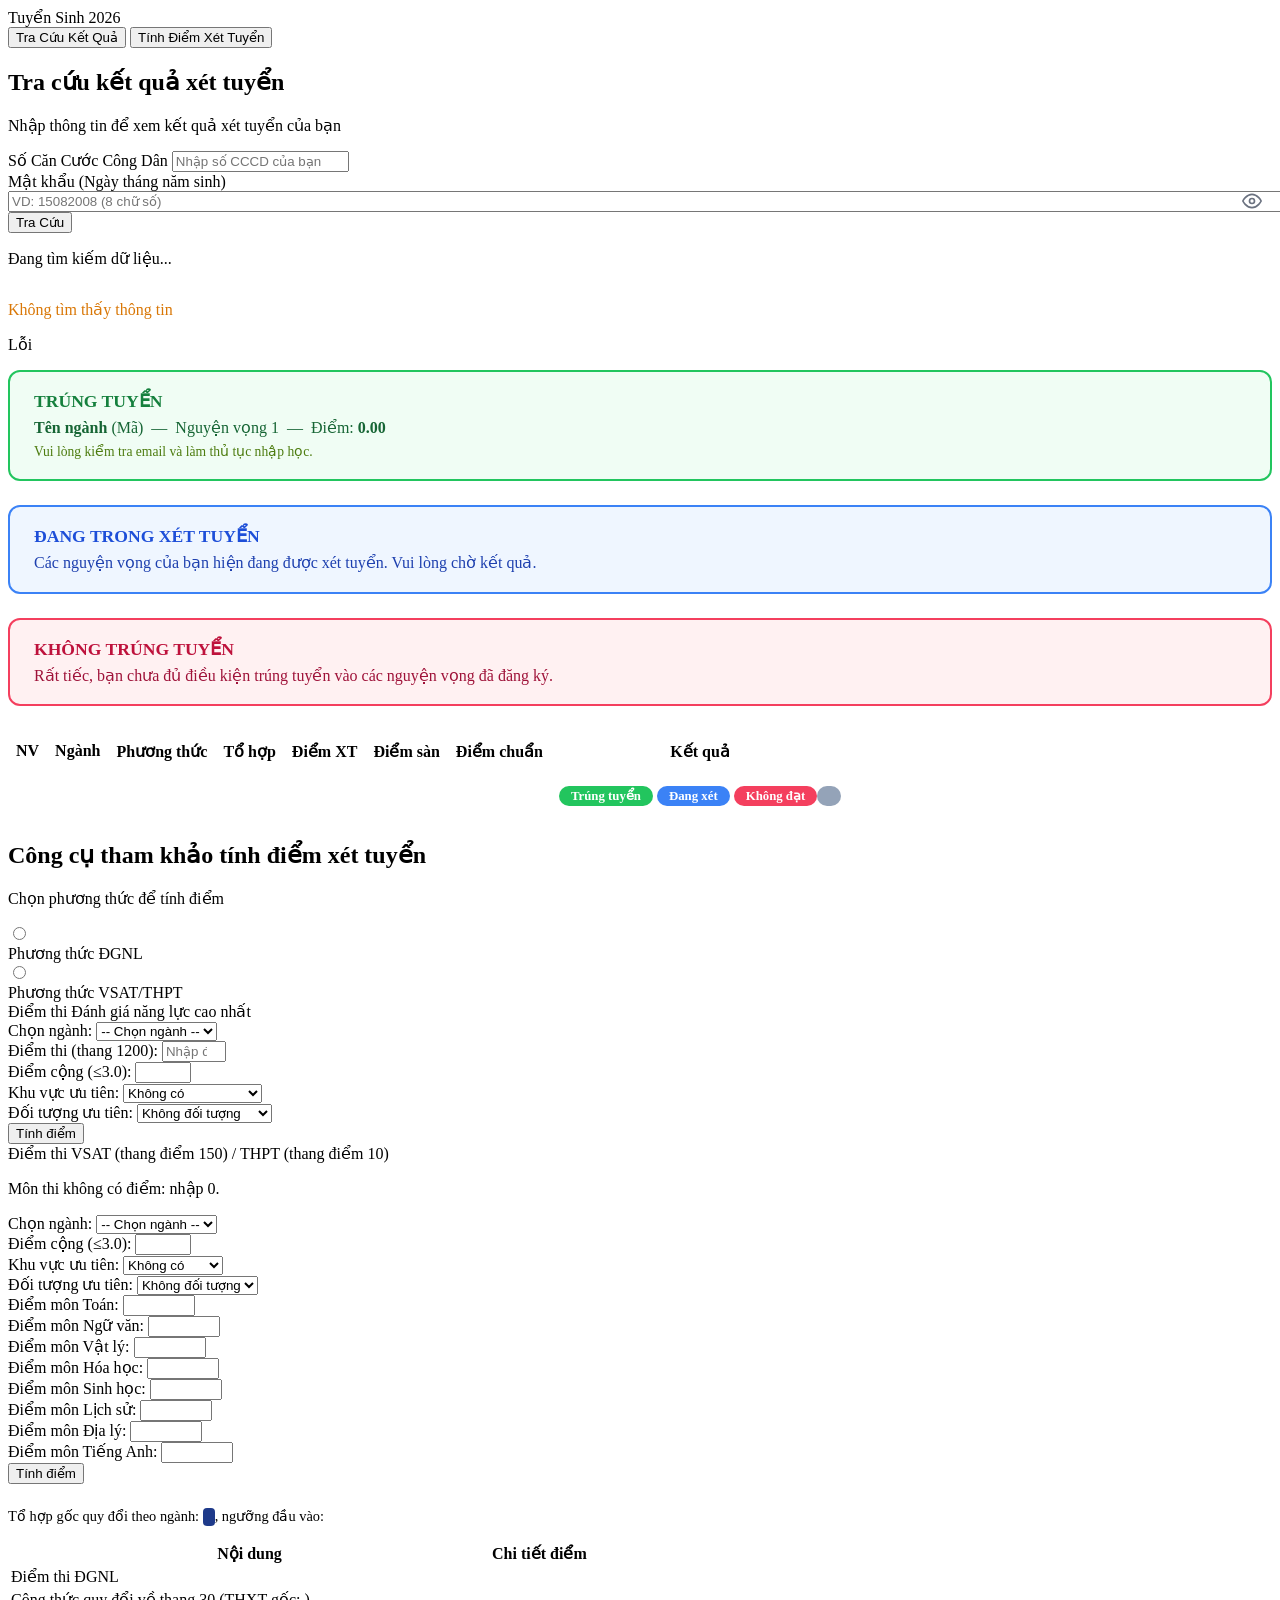
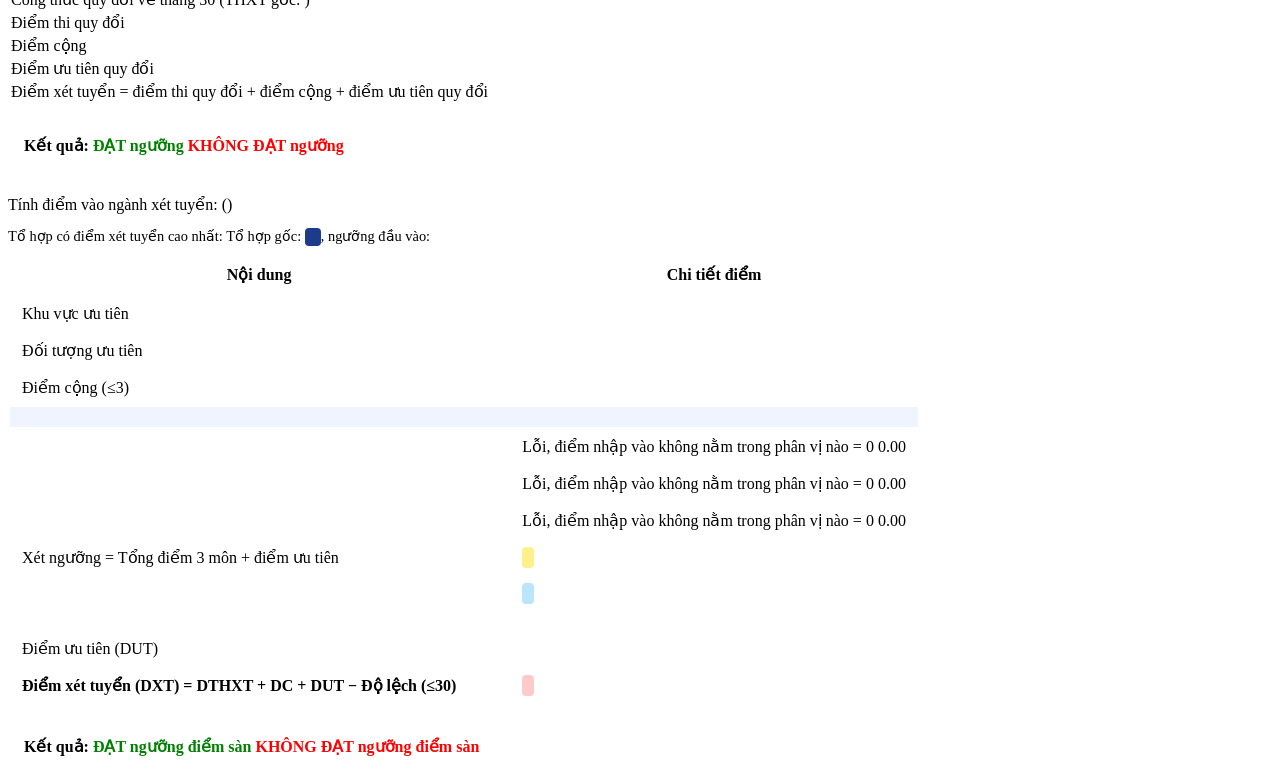
==== commit 5547c67c: "fix linh tinh" ====
--- a/src/main/webappv2/index.html
+++ b/src/main/webappv2/index.html
@@ -227,7 +227,7 @@
                                 max="1200" min="0" step="1">
                         </div>
                         <div class="form-group">
-                            <label>Điểm cộng (<=3.0):< /label>
+                            <label>Điểm cộng (≤3.0):</label>
                                     <input type="number" id="dgnl-diemcong" name="diemCong"
                                         th:value="${dgnlInput != null and dgnlInput.diemCong != null ? dgnlInput.diemCong : 0}"
                                         step="0.1" max="3" min="0">
@@ -289,7 +289,7 @@
                                 </select>
                             </div>
                             <div class="form-group">
-                                <label>Điểm cộng (<=3.0):< /label>
+                                <label>Điểm cộng (≤3.0):</label>
                                         <input type="number" id="vsat-diemcong" name="diemCong"
                                             th:value="${vsatInput != null and vsatInput.diemCong != null ? vsatInput.diemCong : 0}"
                                             step="0.1" max="3" min="0">
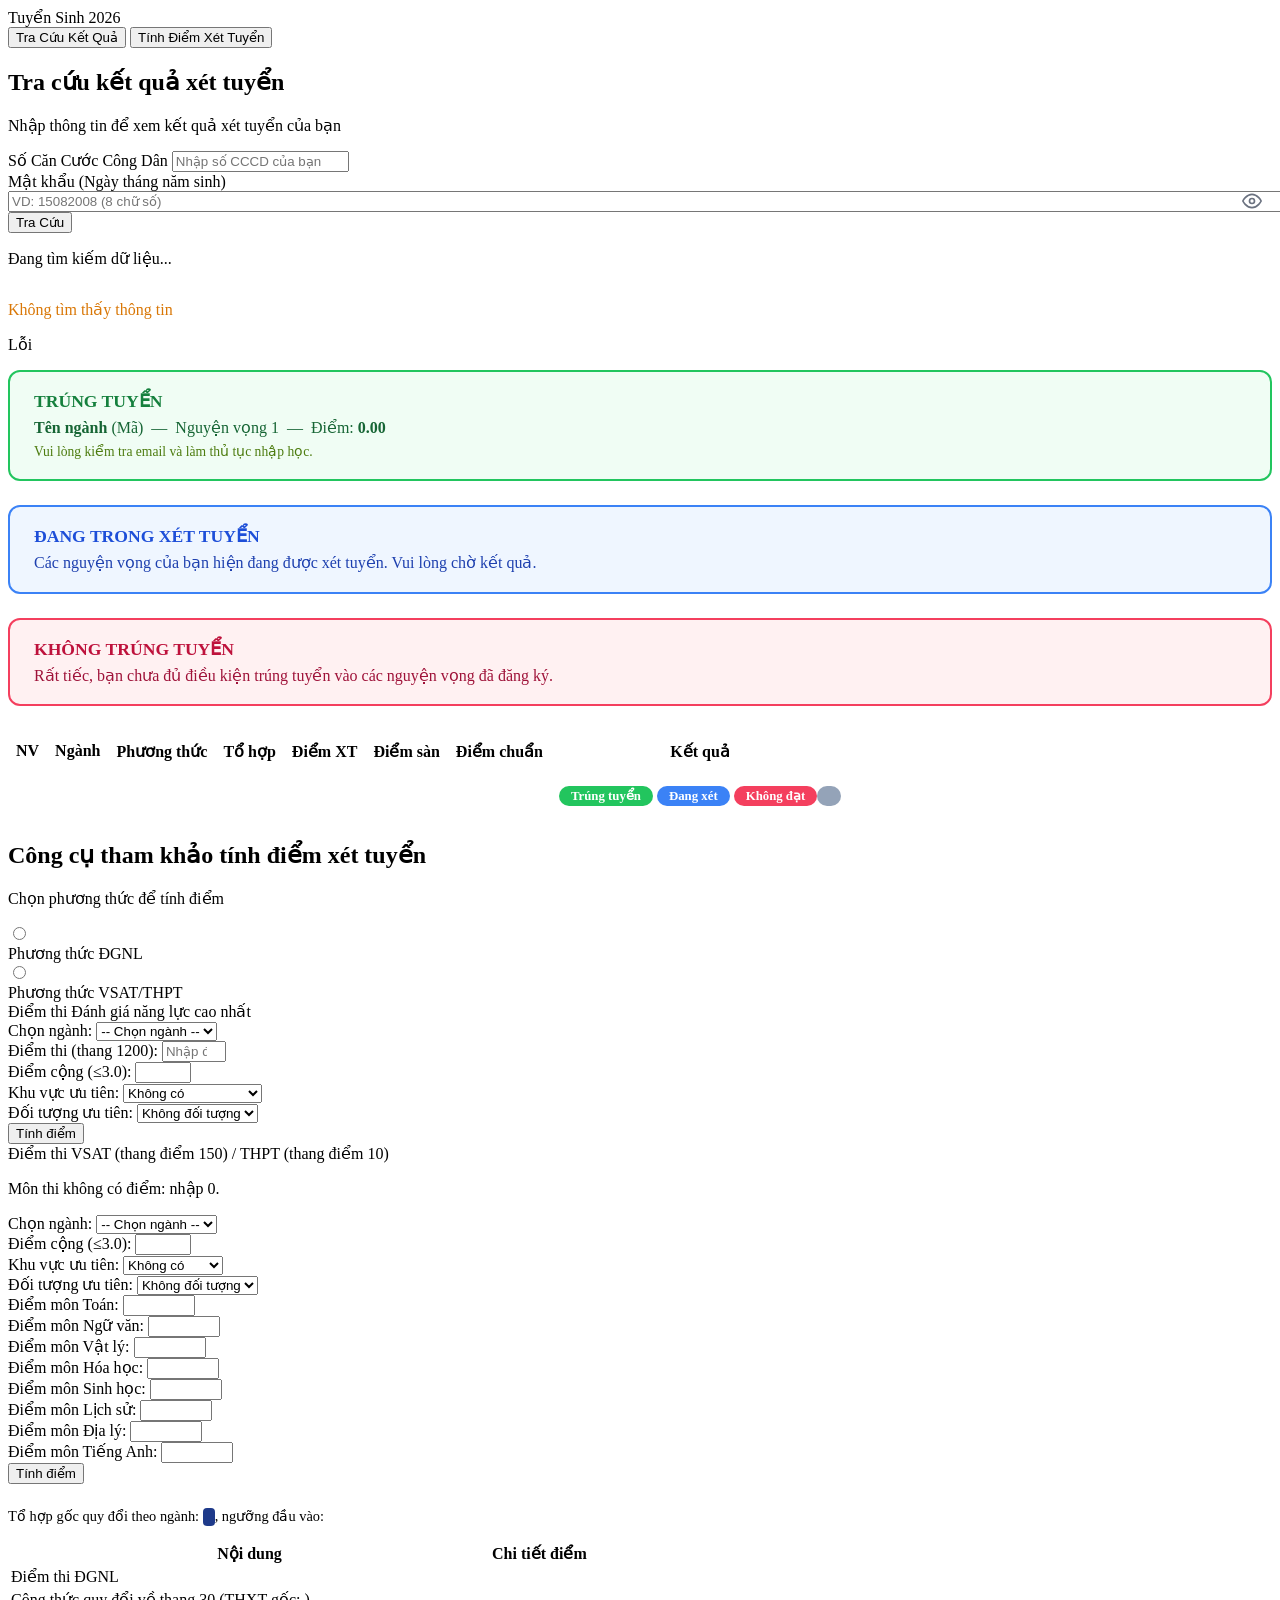
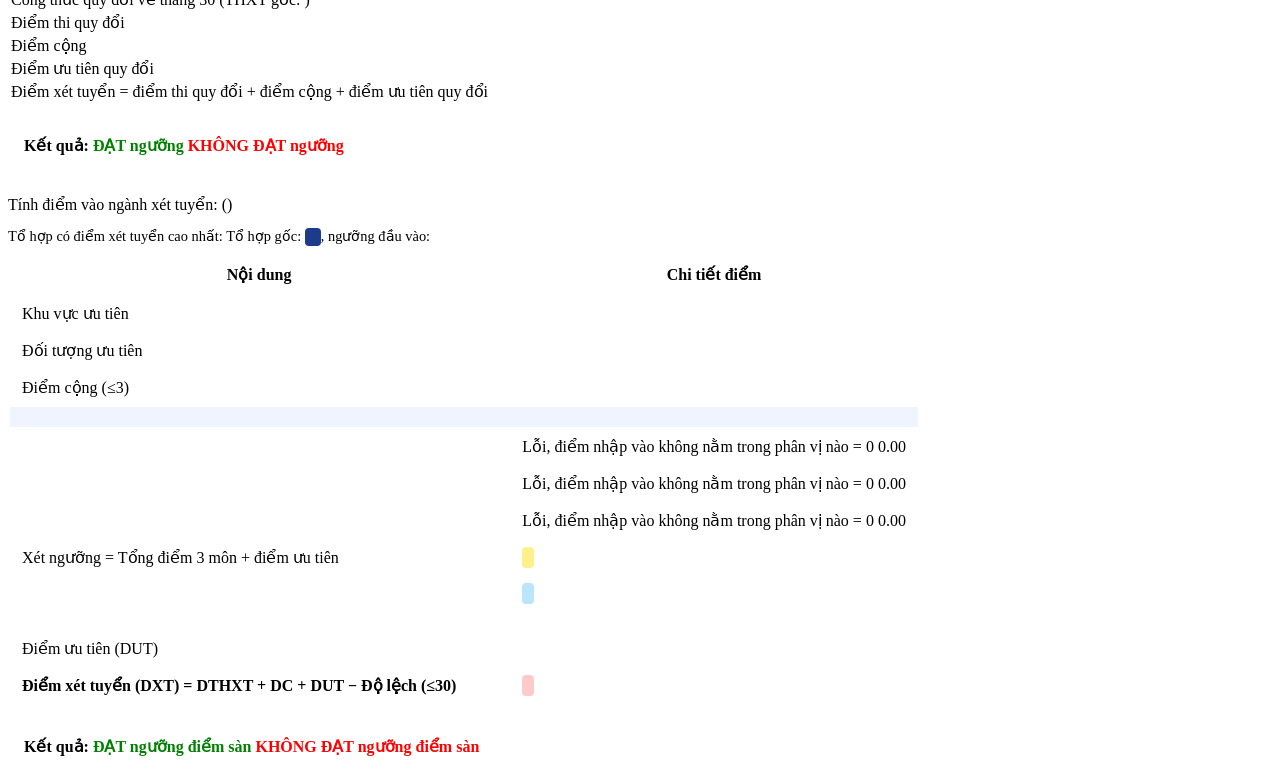
==== commit 3d77ef24: "fix vsat" ====
--- a/src/main/webappv2/index.html
+++ b/src/main/webappv2/index.html
@@ -238,18 +238,15 @@
                                 <option value="0"
                                     th:selected="${dgnlInput == null or dgnlInput.khuVuc == null or dgnlInput.khuVuc == 0}">
                                     Không có</option>
+                                <option value="0.75"
+                                    th:selected="${dgnlInput != null and dgnlInput.khuVuc != null and dgnlInput.khuVuc == 0.75}">
+                                    Khu vực 1 (0.75)</option>
+                                <option value="0.50"
+                                    th:selected="${dgnlInput != null and dgnlInput.khuVuc != null and dgnlInput.khuVuc == 0.50}">
+                                    Khu vực 2NT (0.50)</option>
                                 <option value="0.25"
                                     th:selected="${dgnlInput != null and dgnlInput.khuVuc != null and dgnlInput.khuVuc == 0.25}">
-                                    Khu vực 1 (0.25)</option>
-                                <option value="0.5"
-                                    th:selected="${dgnlInput != null and dgnlInput.khuVuc != null and dgnlInput.khuVuc == 0.5}">
-                                    Khu vực 2 (0.5)</option>
-                                <option value="0.75"
-                                    th:selected="${dgnlInput != null and dgnlInput.khuVuc != null and dgnlInput.khuVuc == 0.75}">
-                                    Khu vực 2NT (0.75)</option>
-                                <option value="1.0"
-                                    th:selected="${dgnlInput != null and dgnlInput.khuVuc != null and dgnlInput.khuVuc == 1.0}">
-                                    Khu vực 3 (1.0)</option>
+                                    Khu vực 2 (0.25)</option>
                             </select>
                         </div>
                         <div class="form-group">
@@ -258,12 +255,13 @@
                                 <option value="0"
                                     th:selected="${dgnlInput == null or dgnlInput.doiTuong == null or dgnlInput.doiTuong == 0}">
                                     Không đối tượng</option>
-                                <option value="1.0"
-                                    th:selected="${dgnlInput != null and dgnlInput.doiTuong != null and dgnlInput.doiTuong == 1.0}">
-                                    Đối tượng 1-4 (1.0)</option>
-                                <option value="0.5"
-                                    th:selected="${dgnlInput != null and dgnlInput.doiTuong != null and dgnlInput.doiTuong == 0.5}">
-                                    Đối tượng 5-7 (0.5)</option>
+                                <option value="1" th:selected="${dgnlInput != null and dgnlInput.doiTuong == 1}">Đối tượng 1</option>
+                                <option value="2" th:selected="${dgnlInput != null and dgnlInput.doiTuong == 2}">Đối tượng 2</option>
+                                <option value="3" th:selected="${dgnlInput != null and dgnlInput.doiTuong == 3}">Đối tượng 3</option>
+                                <option value="4" th:selected="${dgnlInput != null and dgnlInput.doiTuong == 4}">Đối tượng 4</option>
+                                <option value="5" th:selected="${dgnlInput != null and dgnlInput.doiTuong == 5}">Đối tượng 5</option>
+                                <option value="6" th:selected="${dgnlInput != null and dgnlInput.doiTuong == 6}">Đối tượng 6</option>
+                                <option value="7" th:selected="${dgnlInput != null and dgnlInput.doiTuong == 7}">Đối tượng 7</option>
                             </select>
                         </div>
                     </div>
@@ -300,15 +298,15 @@
                                     <option value="0"
                                         th:selected="${vsatInput == null or vsatInput.khuVuc == null or vsatInput.khuVuc == 0}">
                                         Không có</option>
+                                    <option value="0.75"
+                                        th:selected="${vsatInput != null and vsatInput.khuVuc != null and vsatInput.khuVuc == 0.75}">
+                                        Khu vực 1</option>
+                                    <option value="0.50"
+                                        th:selected="${vsatInput != null and vsatInput.khuVuc != null and vsatInput.khuVuc == 0.50}">
+                                        Khu vực 2NT</option>
                                     <option value="0.25"
                                         th:selected="${vsatInput != null and vsatInput.khuVuc != null and vsatInput.khuVuc == 0.25}">
-                                        Khu vực 1</option>
-                                    <option value="0.5"
-                                        th:selected="${vsatInput != null and vsatInput.khuVuc != null and vsatInput.khuVuc == 0.5}">
                                         Khu vực 2</option>
-                                    <option value="0.75"
-                                        th:selected="${vsatInput != null and vsatInput.khuVuc != null and vsatInput.khuVuc == 0.75}">
-                                        Khu vực 2NT</option>
                                 </select>
                             </div>
                             <div class="form-group">
@@ -317,12 +315,13 @@
                                     <option value="0"
                                         th:selected="${vsatInput == null or vsatInput.doiTuong == null or vsatInput.doiTuong == 0}">
                                         Không đối tượng</option>
-                                    <option value="1.0"
-                                        th:selected="${vsatInput != null and vsatInput.doiTuong != null and vsatInput.doiTuong == 1.0}">
-                                        Đối tượng 1-4</option>
-                                    <option value="0.5"
-                                        th:selected="${vsatInput != null and vsatInput.doiTuong != null and vsatInput.doiTuong == 0.5}">
-                                        Đối tượng 5-7</option>
+                                    <option value="1" th:selected="${vsatInput != null and vsatInput.doiTuong == 1}">Đối tượng 1</option>
+                                    <option value="2" th:selected="${vsatInput != null and vsatInput.doiTuong == 2}">Đối tượng 2</option>
+                                    <option value="3" th:selected="${vsatInput != null and vsatInput.doiTuong == 3}">Đối tượng 3</option>
+                                    <option value="4" th:selected="${vsatInput != null and vsatInput.doiTuong == 4}">Đối tượng 4</option>
+                                    <option value="5" th:selected="${vsatInput != null and vsatInput.doiTuong == 5}">Đối tượng 5</option>
+                                    <option value="6" th:selected="${vsatInput != null and vsatInput.doiTuong == 6}">Đối tượng 6</option>
+                                    <option value="7" th:selected="${vsatInput != null and vsatInput.doiTuong == 7}">Đối tượng 7</option>
                                 </select>
                             </div>
                         </div>
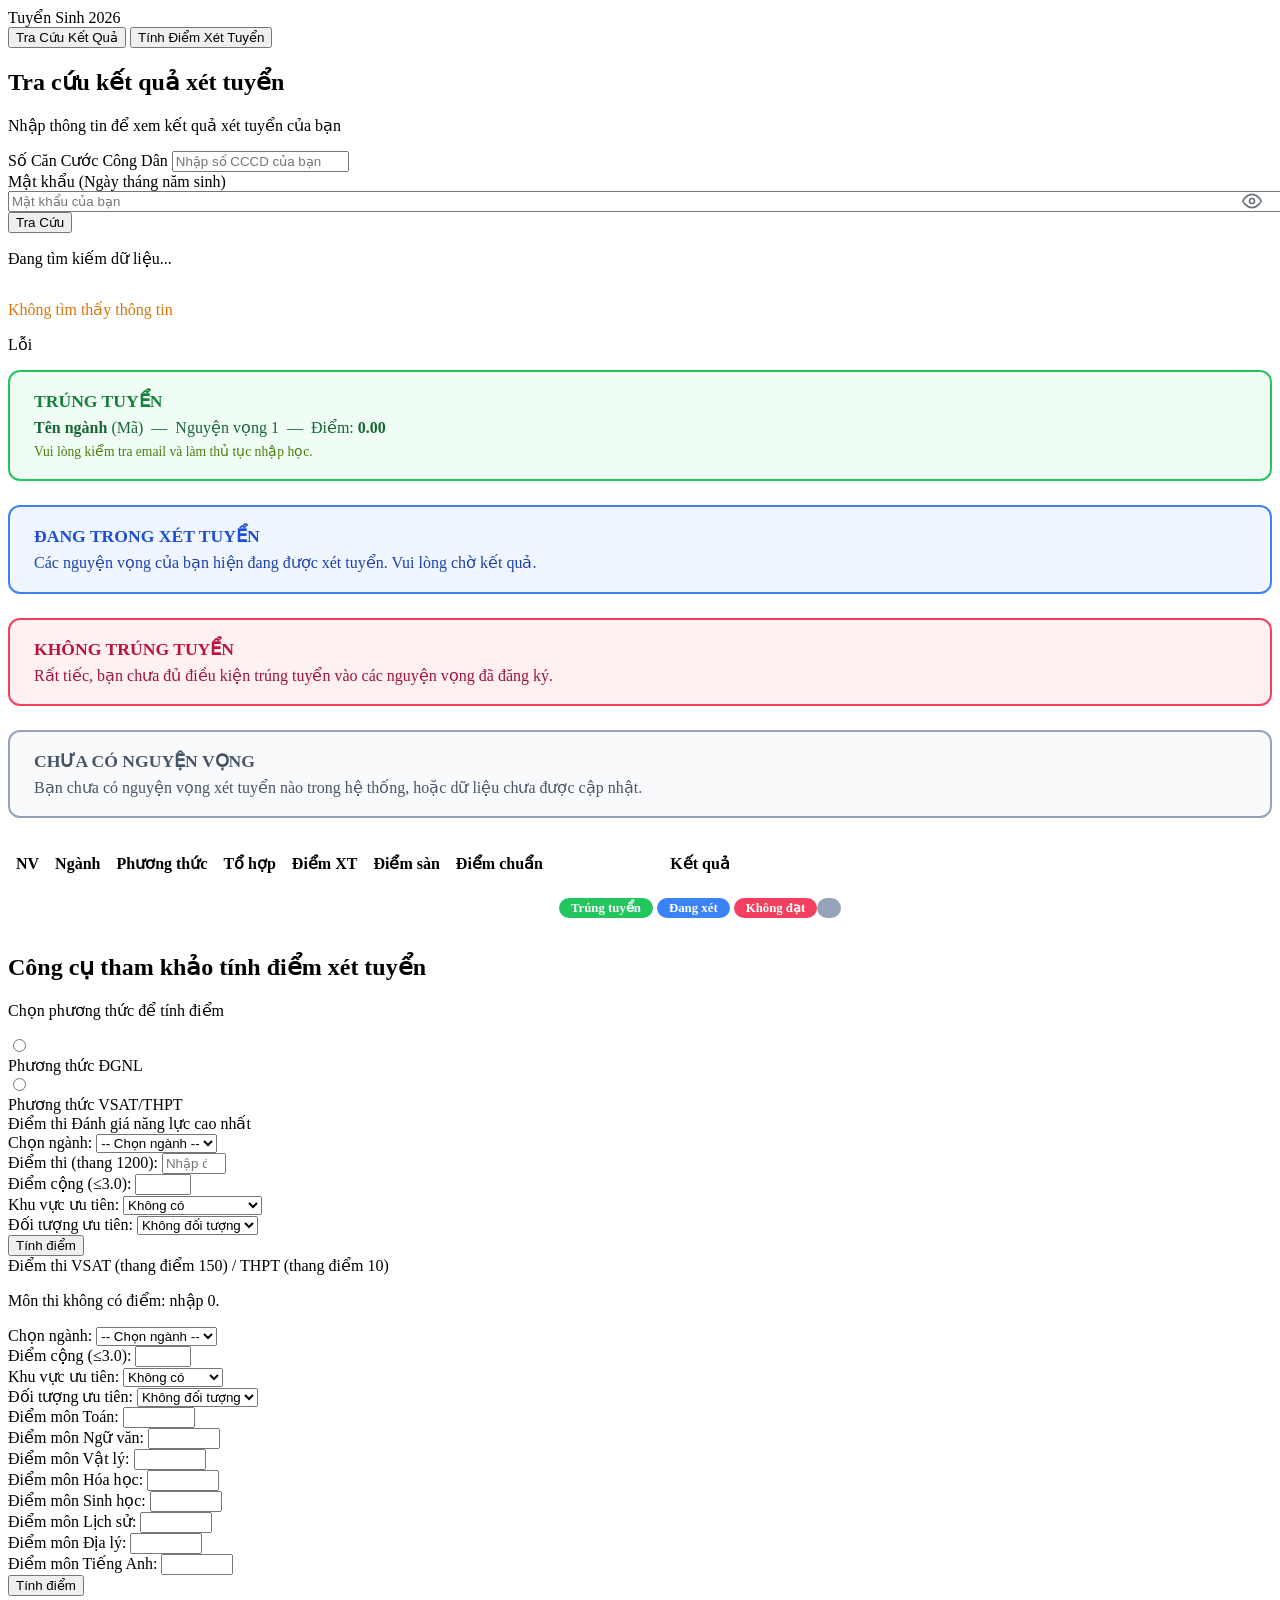
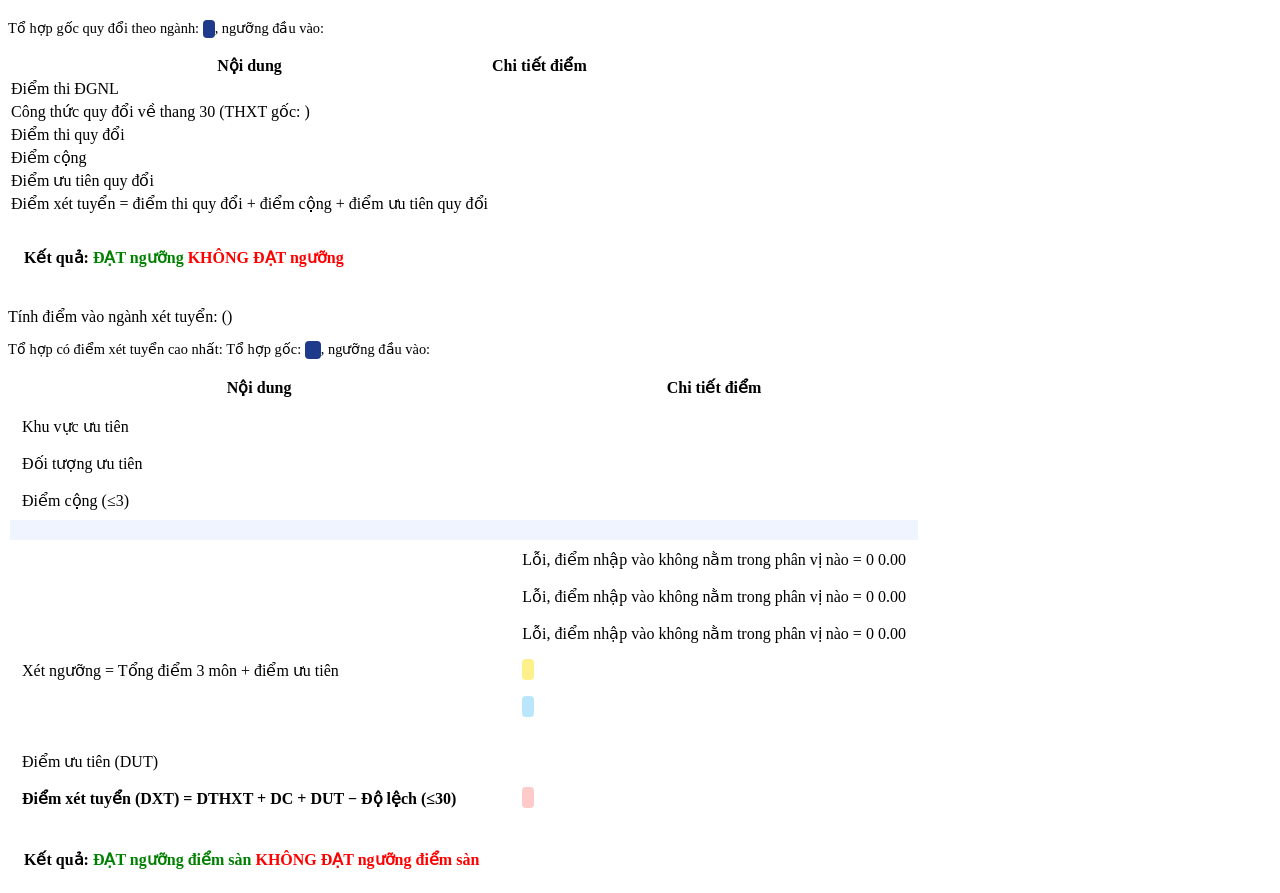
==== commit 39dc870b: "fix web" ====
--- a/src/main/webappv2/index.html
+++ b/src/main/webappv2/index.html
@@ -50,10 +50,9 @@
                     <div class="form-group">
                         <label for="password">Mật khẩu (Ngày tháng năm sinh)</label>
                         <div style="position: relative;">
-                            <input type="password" id="password" name="password" placeholder="VD: 15082008 (8 chữ số)"
-                                required pattern="[0-9]{8}"
-                                title="Vui lòng nhập 8 chữ số tương ứng ngày, tháng, năm sinh"
-                                style="width: 100%; padding-right: 40px;" th:value="${inputPassword}">
+                            <input type="password" id="password" name="password" placeholder="Mật khẩu của bạn" required
+                                title="Vui lòng nhập mật khẩu" style="width: 100%; padding-right: 40px;"
+                                th:value="${inputPassword}">
                             <button type="button" id="togglePassword"
                                 style="position: absolute; right: 10px; top: 50%; transform: translateY(-50%); background: none; border: none; cursor: pointer; color: #6b7280; padding: 0; display: flex;">
                                 <svg id="eye-icon" xmlns="http://www.w3.org/2000/svg" width="20" height="20"
@@ -120,6 +119,15 @@
                                 TRÚNG TUYỂN</div>
                             <div style="color: #9f1239;">Rất tiếc, bạn chưa đủ điều kiện trúng tuyển vào các nguyện vọng
                                 đã đăng ký.</div>
+                        </div>
+
+                        <!-- Banner Không có nguyện vọng -->
+                        <div th:if="${#lists.isEmpty(result.nguyenVongs)}"
+                            style="background: #f8fafc; border: 2px solid #94a3b8; border-radius: 12px; padding: 1.2rem 1.5rem; margin-bottom: 1.5rem;">
+                            <div style="font-size: 1.1rem; font-weight: 700; color: #475569; margin-bottom: 6px;">CHƯA
+                                CÓ NGUYỆN VỌNG</div>
+                            <div style="color: #475569;">Bạn chưa có nguyện vọng xét tuyển nào trong hệ thống, hoặc dữ
+                                liệu chưa được cập nhật.</div>
                         </div>
 
                         <!-- Bảng chi tiết -->
@@ -228,9 +236,9 @@
                         </div>
                         <div class="form-group">
                             <label>Điểm cộng (≤3.0):</label>
-                                    <input type="number" id="dgnl-diemcong" name="diemCong"
-                                        th:value="${dgnlInput != null and dgnlInput.diemCong != null ? dgnlInput.diemCong : 0}"
-                                        step="0.1" max="3" min="0">
+                            <input type="number" id="dgnl-diemcong" name="diemCong"
+                                th:value="${dgnlInput != null and dgnlInput.diemCong != null ? dgnlInput.diemCong : 0}"
+                                step="0.1" max="3" min="0">
                         </div>
                         <div class="form-group">
                             <label>Khu vực ưu tiên:</label>
@@ -255,13 +263,20 @@
                                 <option value="0"
                                     th:selected="${dgnlInput == null or dgnlInput.doiTuong == null or dgnlInput.doiTuong == 0}">
                                     Không đối tượng</option>
-                                <option value="1" th:selected="${dgnlInput != null and dgnlInput.doiTuong == 1}">Đối tượng 1</option>
-                                <option value="2" th:selected="${dgnlInput != null and dgnlInput.doiTuong == 2}">Đối tượng 2</option>
-                                <option value="3" th:selected="${dgnlInput != null and dgnlInput.doiTuong == 3}">Đối tượng 3</option>
-                                <option value="4" th:selected="${dgnlInput != null and dgnlInput.doiTuong == 4}">Đối tượng 4</option>
-                                <option value="5" th:selected="${dgnlInput != null and dgnlInput.doiTuong == 5}">Đối tượng 5</option>
-                                <option value="6" th:selected="${dgnlInput != null and dgnlInput.doiTuong == 6}">Đối tượng 6</option>
-                                <option value="7" th:selected="${dgnlInput != null and dgnlInput.doiTuong == 7}">Đối tượng 7</option>
+                                <option value="1" th:selected="${dgnlInput != null and dgnlInput.doiTuong == 1}">Đối
+                                    tượng 1</option>
+                                <option value="2" th:selected="${dgnlInput != null and dgnlInput.doiTuong == 2}">Đối
+                                    tượng 2</option>
+                                <option value="3" th:selected="${dgnlInput != null and dgnlInput.doiTuong == 3}">Đối
+                                    tượng 3</option>
+                                <option value="4" th:selected="${dgnlInput != null and dgnlInput.doiTuong == 4}">Đối
+                                    tượng 4</option>
+                                <option value="5" th:selected="${dgnlInput != null and dgnlInput.doiTuong == 5}">Đối
+                                    tượng 5</option>
+                                <option value="6" th:selected="${dgnlInput != null and dgnlInput.doiTuong == 6}">Đối
+                                    tượng 6</option>
+                                <option value="7" th:selected="${dgnlInput != null and dgnlInput.doiTuong == 7}">Đối
+                                    tượng 7</option>
                             </select>
                         </div>
                     </div>
@@ -288,9 +303,9 @@
                             </div>
                             <div class="form-group">
                                 <label>Điểm cộng (≤3.0):</label>
-                                        <input type="number" id="vsat-diemcong" name="diemCong"
-                                            th:value="${vsatInput != null and vsatInput.diemCong != null ? vsatInput.diemCong : 0}"
-                                            step="0.1" max="3" min="0">
+                                <input type="number" id="vsat-diemcong" name="diemCong"
+                                    th:value="${vsatInput != null and vsatInput.diemCong != null ? vsatInput.diemCong : 0}"
+                                    step="0.1" max="3" min="0">
                             </div>
                             <div class="form-group">
                                 <label>Khu vực ưu tiên:</label>
@@ -315,13 +330,20 @@
                                     <option value="0"
                                         th:selected="${vsatInput == null or vsatInput.doiTuong == null or vsatInput.doiTuong == 0}">
                                         Không đối tượng</option>
-                                    <option value="1" th:selected="${vsatInput != null and vsatInput.doiTuong == 1}">Đối tượng 1</option>
-                                    <option value="2" th:selected="${vsatInput != null and vsatInput.doiTuong == 2}">Đối tượng 2</option>
-                                    <option value="3" th:selected="${vsatInput != null and vsatInput.doiTuong == 3}">Đối tượng 3</option>
-                                    <option value="4" th:selected="${vsatInput != null and vsatInput.doiTuong == 4}">Đối tượng 4</option>
-                                    <option value="5" th:selected="${vsatInput != null and vsatInput.doiTuong == 5}">Đối tượng 5</option>
-                                    <option value="6" th:selected="${vsatInput != null and vsatInput.doiTuong == 6}">Đối tượng 6</option>
-                                    <option value="7" th:selected="${vsatInput != null and vsatInput.doiTuong == 7}">Đối tượng 7</option>
+                                    <option value="1" th:selected="${vsatInput != null and vsatInput.doiTuong == 1}">Đối
+                                        tượng 1</option>
+                                    <option value="2" th:selected="${vsatInput != null and vsatInput.doiTuong == 2}">Đối
+                                        tượng 2</option>
+                                    <option value="3" th:selected="${vsatInput != null and vsatInput.doiTuong == 3}">Đối
+                                        tượng 3</option>
+                                    <option value="4" th:selected="${vsatInput != null and vsatInput.doiTuong == 4}">Đối
+                                        tượng 4</option>
+                                    <option value="5" th:selected="${vsatInput != null and vsatInput.doiTuong == 5}">Đối
+                                        tượng 5</option>
+                                    <option value="6" th:selected="${vsatInput != null and vsatInput.doiTuong == 6}">Đối
+                                        tượng 6</option>
+                                    <option value="7" th:selected="${vsatInput != null and vsatInput.doiTuong == 7}">Đối
+                                        tượng 7</option>
                                 </select>
                             </div>
                         </div>
@@ -475,12 +497,16 @@
                         </thead>
                         <tbody>
                             <tr>
-                                <td style="padding:8px 12px;" th:text="${'Khu vực ưu tiên: ' + vsatResult.khuVucName}">Khu vực ưu tiên</td>
-                                <td style="padding:8px 12px;" th:text="${#numbers.formatDecimal(vsatResult.khuVucValue ?: 0.0, 1, 2)}"></td>
-                            </tr>
-                            <tr>
-                                <td style="padding:8px 12px;" th:text="${'Đối tượng ưu tiên: ' + vsatResult.doiTuongName}">Đối tượng ưu tiên</td>
-                                <td style="padding:8px 12px;" th:text="${#numbers.formatDecimal(vsatResult.doiTuongValue ?: 0.0, 1, 2)}"></td>
+                                <td style="padding:8px 12px;" th:text="${'Khu vực ưu tiên: ' + vsatResult.khuVucName}">
+                                    Khu vực ưu tiên</td>
+                                <td style="padding:8px 12px;"
+                                    th:text="${#numbers.formatDecimal(vsatResult.khuVucValue ?: 0.0, 1, 2)}"></td>
+                            </tr>
+                            <tr>
+                                <td style="padding:8px 12px;"
+                                    th:text="${'Đối tượng ưu tiên: ' + vsatResult.doiTuongName}">Đối tượng ưu tiên</td>
+                                <td style="padding:8px 12px;"
+                                    th:text="${#numbers.formatDecimal(vsatResult.doiTuongValue ?: 0.0, 1, 2)}"></td>
                             </tr>
                             <tr>
                                 <td style="padding:8px 12px;">Điểm cộng (≤3)</td>
@@ -497,7 +523,8 @@
                                     <td style="padding:8px 12px;"
                                         th:text="${'Điểm môn ' + th['mon1'] + ':' + th['m1Val']}"></td>
                                     <td style="padding:8px 12px;">
-                                        <span th:if="${th['m1Error']}" class="text-red">Lỗi, điểm nhập vào không nằm trong phân vị nào = 0</span>
+                                        <span th:if="${th['m1Error']}" class="text-red">Lỗi, điểm nhập vào không nằm
+                                            trong phân vị nào = 0</span>
                                         <span th:if="${!th['m1Error'] and th['m1Val'] <= 0}">0.00</span>
                                         <span th:if="${!th['m1Error'] and th['m1Val'] > 0 and th['m1Diema'] != null}"
                                             th:text="${#numbers.formatDecimal(th['m1Diemc'] ?: 0.0, 1, 2) + ' + ( ' + #numbers.formatDecimal(th['m1Val'] ?: 0.0, 1, 2) + ' - ' + #numbers.formatDecimal(th['m1Diema'] ?: 0.0, 1, 2) + ' ) / ( ' + #numbers.formatDecimal(th['m1Diemb'] ?: 0.0, 1, 2) + ' - ' + #numbers.formatDecimal(th['m1Diema'] ?: 0.0, 1, 2) + ' ) * ( ' + #numbers.formatDecimal(th['m1Diemd'] ?: 0.0, 1, 2) + ' - ' + #numbers.formatDecimal(th['m1Diemc'] ?: 0.0, 1, 2) + ' ) = ' + #numbers.formatDecimal(th['m1Conv'] ?: 0.0, 1, 2)}"></span>
@@ -509,7 +536,8 @@
                                     <td style="padding:8px 12px;"
                                         th:text="${'Điểm môn ' + th['mon2'] + ':' + th['m2Val']}"></td>
                                     <td style="padding:8px 12px;">
-                                        <span th:if="${th['m2Error']}" class="text-red">Lỗi, điểm nhập vào không nằm trong phân vị nào = 0</span>
+                                        <span th:if="${th['m2Error']}" class="text-red">Lỗi, điểm nhập vào không nằm
+                                            trong phân vị nào = 0</span>
                                         <span th:if="${!th['m2Error'] and th['m2Val'] <= 0}">0.00</span>
                                         <span th:if="${!th['m2Error'] and th['m2Val'] > 0 and th['m2Diema'] != null}"
                                             th:text="${#numbers.formatDecimal(th['m2Diemc'] ?: 0.0, 1, 2) + ' + ( ' + #numbers.formatDecimal(th['m2Val'] ?: 0.0, 1, 2) + ' - ' + #numbers.formatDecimal(th['m2Diema'] ?: 0.0, 1, 2) + ' ) / ( ' + #numbers.formatDecimal(th['m2Diemb'] ?: 0.0, 1, 2) + ' - ' + #numbers.formatDecimal(th['m2Diema'] ?: 0.0, 1, 2) + ' ) * ( ' + #numbers.formatDecimal(th['m2Diemd'] ?: 0.0, 1, 2) + ' - ' + #numbers.formatDecimal(th['m2Diemc'] ?: 0.0, 1, 2) + ' ) = ' + #numbers.formatDecimal(th['m2Conv'] ?: 0.0, 1, 2)}"></span>
@@ -521,7 +549,8 @@
                                     <td style="padding:8px 12px;"
                                         th:text="${'Điểm môn ' + th['mon3'] + ':' + th['m3Val']}"></td>
                                     <td style="padding:8px 12px;">
-                                        <span th:if="${th['m3Error']}" class="text-red">Lỗi, điểm nhập vào không nằm trong phân vị nào = 0</span>
+                                        <span th:if="${th['m3Error']}" class="text-red">Lỗi, điểm nhập vào không nằm
+                                            trong phân vị nào = 0</span>
                                         <span th:if="${!th['m3Error'] and th['m3Val'] <= 0}">0.00</span>
                                         <span th:if="${!th['m3Error'] and th['m3Val'] > 0 and th['m3Diema'] != null}"
                                             th:text="${#numbers.formatDecimal(th['m3Diemc'] ?: 0.0, 1, 2) + ' + ( ' + #numbers.formatDecimal(th['m3Val'] ?: 0.0, 1, 2) + ' - ' + #numbers.formatDecimal(th['m3Diema'] ?: 0.0, 1, 2) + ' ) / ( ' + #numbers.formatDecimal(th['m3Diemb'] ?: 0.0, 1, 2) + ' - ' + #numbers.formatDecimal(th['m3Diema'] ?: 0.0, 1, 2) + ' ) * ( ' + #numbers.formatDecimal(th['m3Diemd'] ?: 0.0, 1, 2) + ' - ' + #numbers.formatDecimal(th['m3Diemc'] ?: 0.0, 1, 2) + ' ) = ' + #numbers.formatDecimal(th['m3Conv'] ?: 0.0, 1, 2)}"></span>
@@ -532,31 +561,43 @@
                                 <tr>
                                     <td style="padding:8px 12px;">Xét ngưỡng = Tổng điểm 3 môn + điểm ưu tiên</td>
                                     <td style="padding:8px 12px;">
-                                        <span th:text="${'(' + #numbers.formatDecimal(th['m1Conv'] ?: 0.0, 1, 2) + ' + ' + #numbers.formatDecimal(th['m2Conv'] ?: 0.0, 1, 2) + ' + ' + #numbers.formatDecimal(th['m3Conv'] ?: 0.0, 1, 2) + ' + ' + #numbers.formatDecimal(vsatResult.khuVucValue ?: 0.0, 1, 1) + ' + ' + #numbers.formatDecimal(vsatResult.doiTuongValue ?: 0.0, 1, 1) + ') = '}"></span>
-                                        <span style="background:#fef08a;padding:2px 6px;border-radius:4px;font-weight:700;" th:text="${#numbers.formatDecimal(th['xetNguong'], 1, 2)}"></span>
-                                    </td>
-                                </tr>
-                                <tr>
-                                    <td style="padding:8px 12px;" th:text="${'Điểm tổ hợp xét tuyển (DTHXT) = (' + th['mon1'] + ' * ' + th['hs1'] + ' + ' + th['mon2'] + ' * ' + th['hs2'] + ' + ' + th['mon3'] + ' * ' + th['hs3'] + ') / ' + (th['hs1'] + th['hs2'] + th['hs3']) + ' * 3'}"></td>
+                                        <span
+                                            th:text="${'(' + #numbers.formatDecimal(th['m1Conv'] ?: 0.0, 1, 2) + ' + ' + #numbers.formatDecimal(th['m2Conv'] ?: 0.0, 1, 2) + ' + ' + #numbers.formatDecimal(th['m3Conv'] ?: 0.0, 1, 2) + ' + ' + #numbers.formatDecimal(vsatResult.khuVucValue ?: 0.0, 1, 1) + ' + ' + #numbers.formatDecimal(vsatResult.doiTuongValue ?: 0.0, 1, 1) + ') = '}"></span>
+                                        <span
+                                            style="background:#fef08a;padding:2px 6px;border-radius:4px;font-weight:700;"
+                                            th:text="${#numbers.formatDecimal(th['xetNguong'], 1, 2)}"></span>
+                                    </td>
+                                </tr>
+                                <tr>
+                                    <td style="padding:8px 12px;"
+                                        th:text="${'Điểm tổ hợp xét tuyển (DTHXT) = (' + th['mon1'] + ' * ' + th['hs1'] + ' + ' + th['mon2'] + ' * ' + th['hs2'] + ' + ' + th['mon3'] + ' * ' + th['hs3'] + ') / ' + (th['hs1'] + th['hs2'] + th['hs3']) + ' * 3'}">
+                                    </td>
                                     <td style="padding:8px 12px;">
-                                        <span th:text="${'(' + #numbers.formatDecimal(th['m1Conv'] ?: 0.0, 1, 2) + ' * ' + th['hs1'] + ' + ' + #numbers.formatDecimal(th['m2Conv'] ?: 0.0, 1, 2) + ' * ' + th['hs2'] + ' + ' + #numbers.formatDecimal(th['m3Conv'] ?: 0.0, 1, 2) + ' * ' + th['hs3'] + ') / ' + (th['hs1'] + th['hs2'] + th['hs3']) + ' * 3 = '}"></span>
-                                        <span style="background:#bae6fd;padding:2px 6px;border-radius:4px;font-weight:700;"
+                                        <span
+                                            th:text="${'(' + #numbers.formatDecimal(th['m1Conv'] ?: 0.0, 1, 2) + ' * ' + th['hs1'] + ' + ' + #numbers.formatDecimal(th['m2Conv'] ?: 0.0, 1, 2) + ' * ' + th['hs2'] + ' + ' + #numbers.formatDecimal(th['m3Conv'] ?: 0.0, 1, 2) + ' * ' + th['hs3'] + ') / ' + (th['hs1'] + th['hs2'] + th['hs3']) + ' * 3 = '}"></span>
+                                        <span
+                                            style="background:#bae6fd;padding:2px 6px;border-radius:4px;font-weight:700;"
                                             th:text="${#numbers.formatDecimal(th['dthxt'], 1, 3)}"></span>
                                     </td>
                                 </tr>
                                 <tr>
-                                    <td style="padding:8px 12px;" th:text="${'Độ lệch với TH Gốc (' + vsatResult.tohopGoc + ')'}"></td>
+                                    <td style="padding:8px 12px;"
+                                        th:text="${'Độ lệch với TH Gốc (' + vsatResult.tohopGoc + ')'}"></td>
                                     <td style="padding:8px 12px;" th:text="${th['dolech']}"></td>
                                 </tr>
                                 <tr>
                                     <td style="padding:8px 12px;">Điểm ưu tiên (DUT)</td>
-                                    <td style="padding:8px 12px;" th:text="${#numbers.formatDecimal(th['dut'], 1, 2)}"></td>
-                                </tr>
-                                <tr>
-                                    <td style="padding:8px 12px;font-weight:600;">Điểm xét tuyển (DXT) = DTHXT + DC + DUT − Độ lệch (≤30)</td>
+                                    <td style="padding:8px 12px;" th:text="${#numbers.formatDecimal(th['dut'], 1, 2)}">
+                                    </td>
+                                </tr>
+                                <tr>
+                                    <td style="padding:8px 12px;font-weight:600;">Điểm xét tuyển (DXT) = DTHXT + DC +
+                                        DUT − Độ lệch (≤30)</td>
                                     <td style="padding:8px 12px;">
-                                        <span th:text="${#numbers.formatDecimal(th['dthxt'], 1, 3) + ' + ' + #numbers.formatDecimal(th['dc'] ?: 0.0, 1, 1) + ' + ' + #numbers.formatDecimal(th['dut'] ?: 0.0, 1, 1) + ' -(' + th['dolech'] + ') => '}"></span>
-                                        <span style="background:#fecaca;color:#b91c1c;padding:2px 6px;border-radius:4px;font-weight:700;"
+                                        <span
+                                            th:text="${#numbers.formatDecimal(th['dthxt'], 1, 3) + ' + ' + #numbers.formatDecimal(th['dc'] ?: 0.0, 1, 1) + ' + ' + #numbers.formatDecimal(th['dut'] ?: 0.0, 1, 1) + ' -(' + th['dolech'] + ') => '}"></span>
+                                        <span
+                                            style="background:#fecaca;color:#b91c1c;padding:2px 6px;border-radius:4px;font-weight:700;"
                                             th:text="${#numbers.formatDecimal(th['diemXetTuyen'], 1, 2)}"></span>
                                     </td>
                                 </tr>
